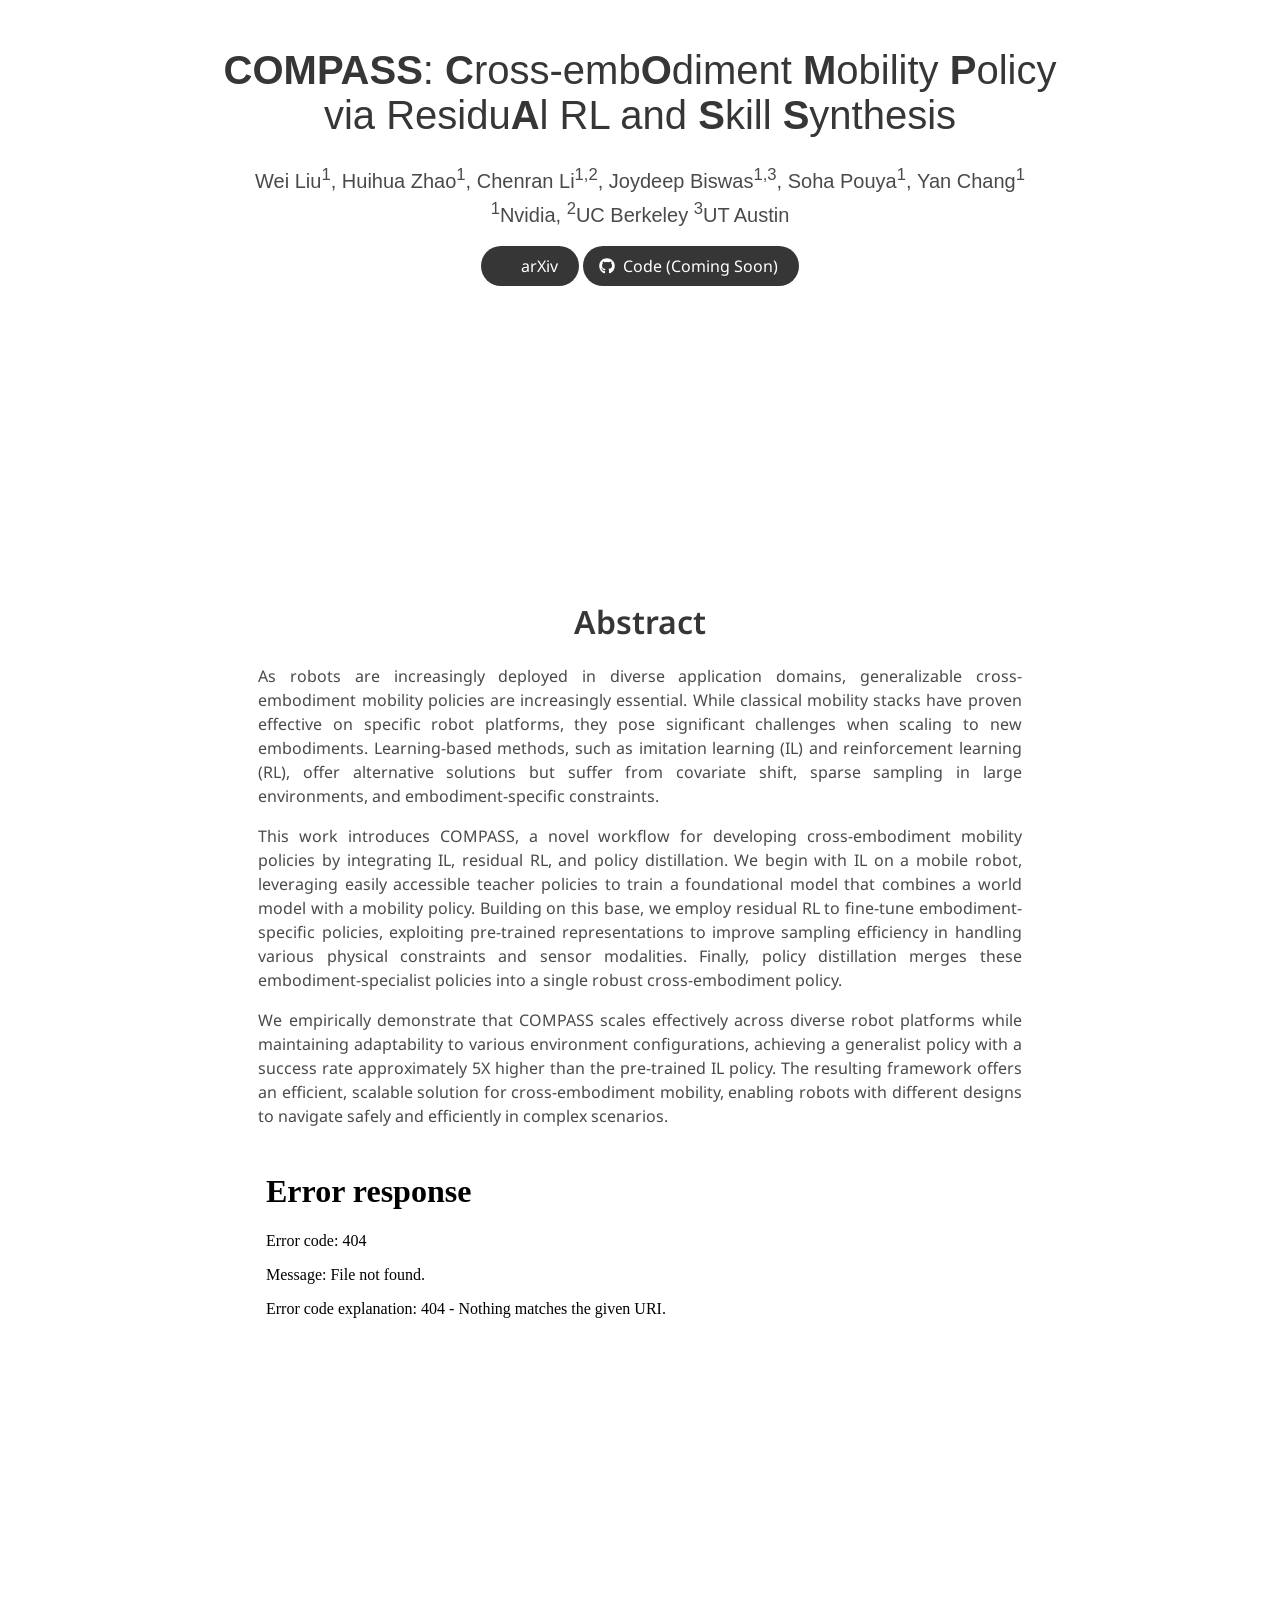
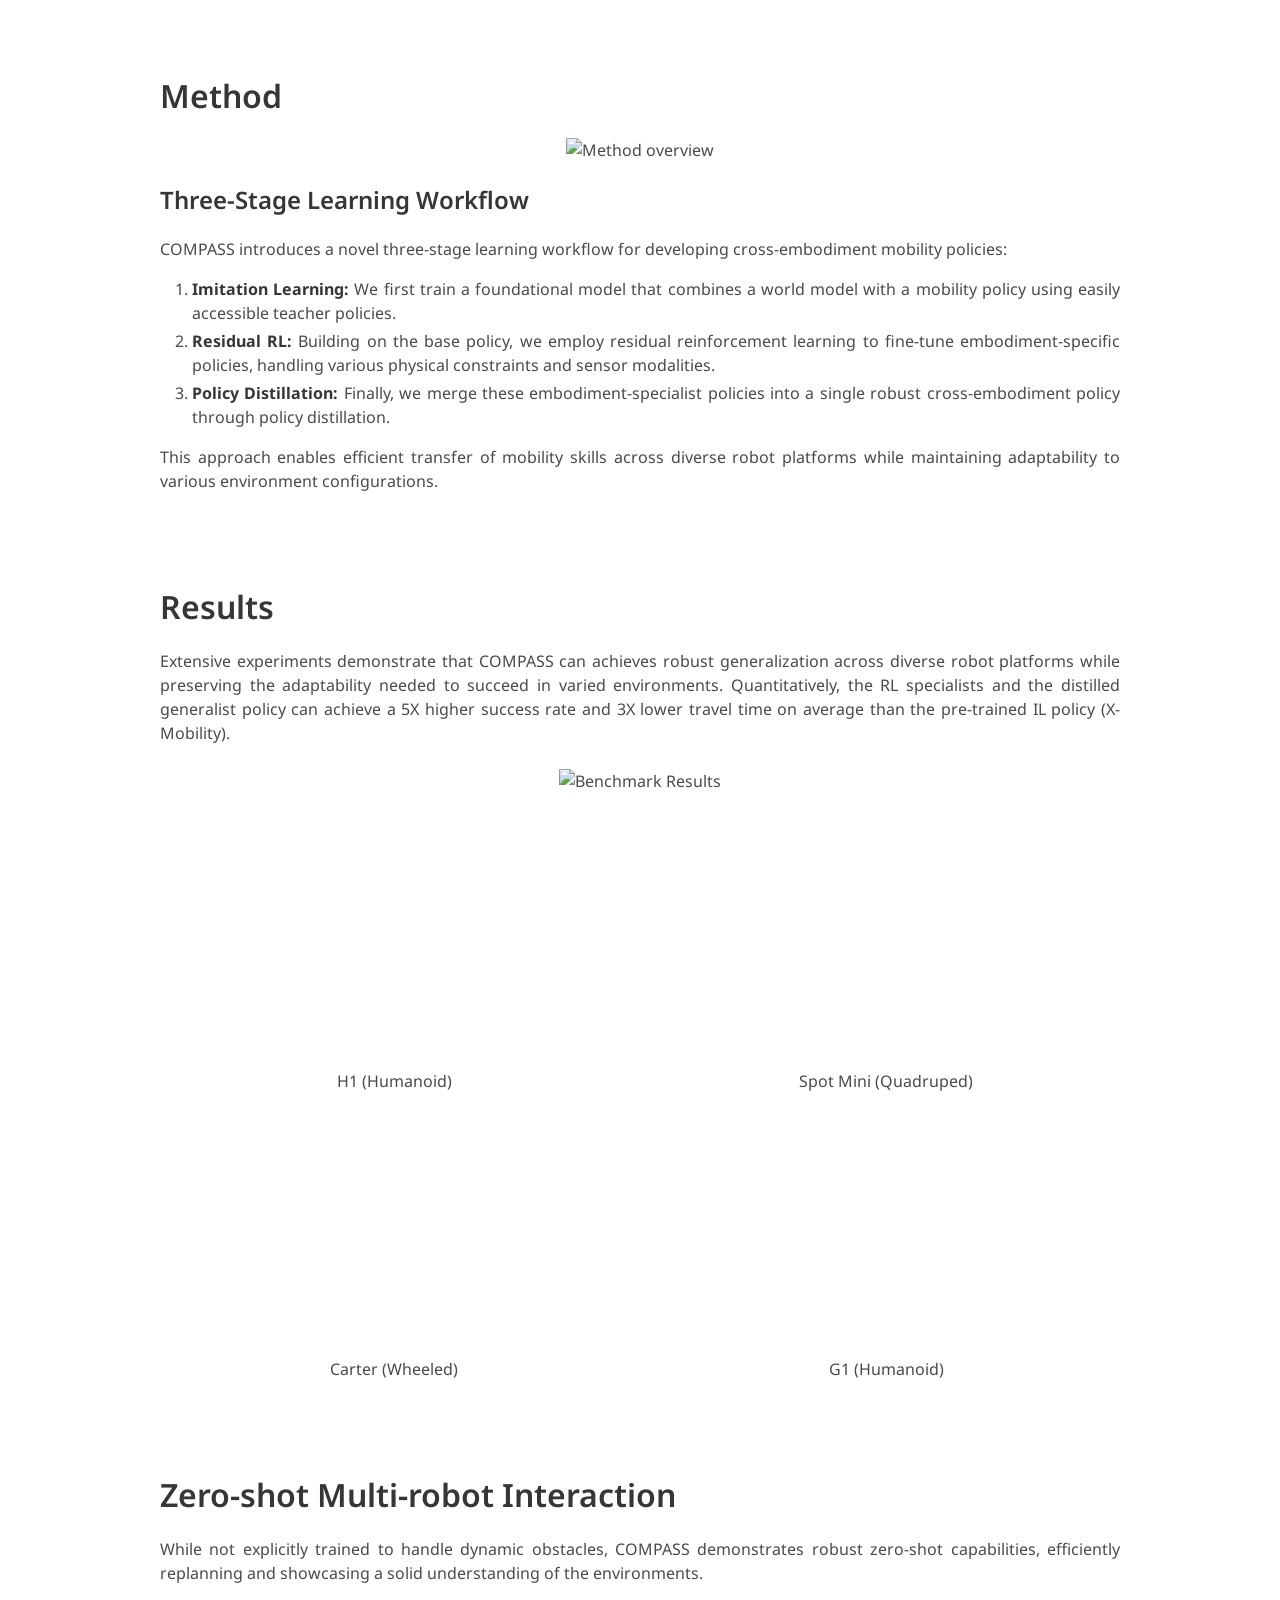
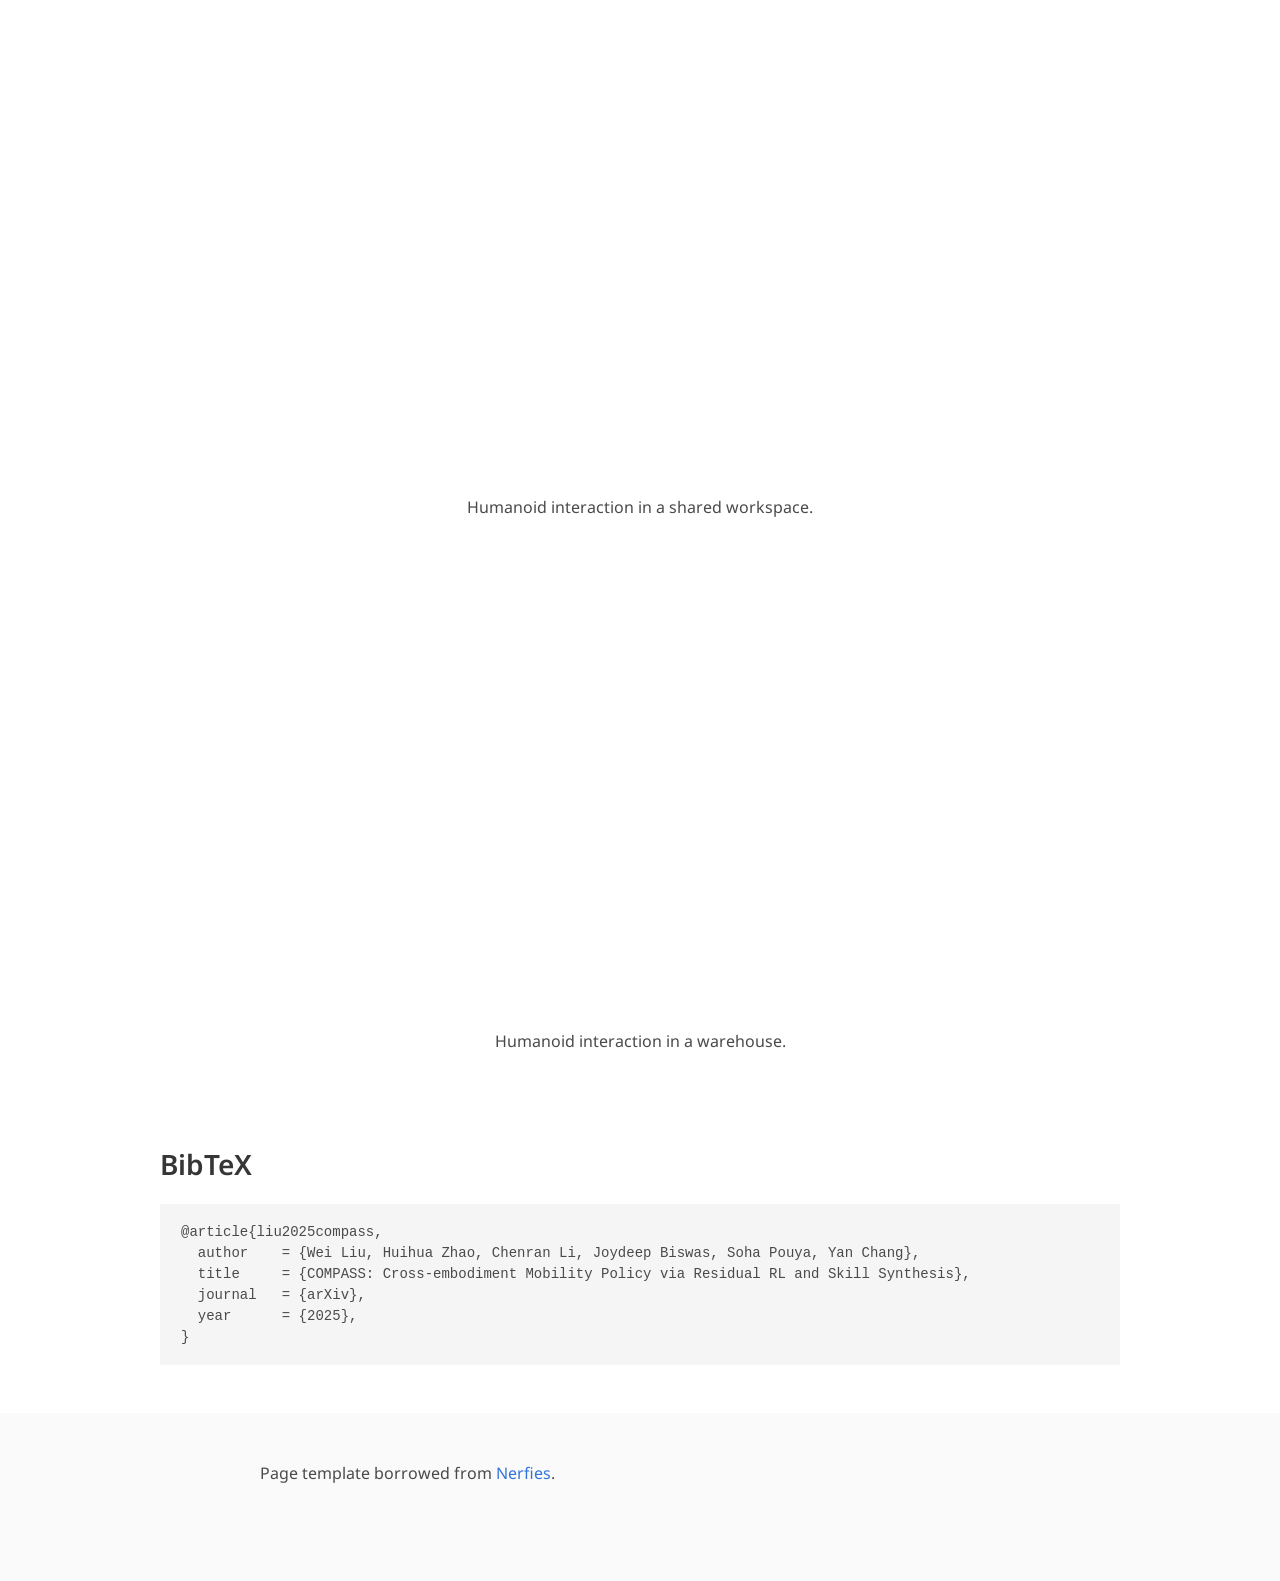
==== index.html @ 1b644f5a "improve" ====
<!DOCTYPE html>
<html>
<head>
  <meta charset="utf-8">
  <meta name="description"
        content="COMPASS: Cross-embodiment Mobility Policy via Residual RL and Skill Synthesis">
  <meta name="keywords" content="Cross-embodiment, Mobility Policy, Residual RL, Policy Distillation">
  <meta name="viewport" content="width=device-width, initial-scale=1">
  <title>COMPASS: Cross-embodiment Mobility Policy via Residual RL and Skill Synthesis</title>

  <script>
    window.dataLayer = window.dataLayer || [];

    function gtag() {
      dataLayer.push(arguments);
    }

    gtag('js', new Date());

    gtag('config', 'G-PYVRSFMDRL');
  </script>

  <link href="https://fonts.googleapis.com/css?family=Google+Sans|Noto+Sans|Castoro"
        rel="stylesheet">

  <link rel="stylesheet" href="./static/css/bulma.min.css">
  <link rel="stylesheet" href="./static/css/bulma-carousel.min.css">
  <link rel="stylesheet" href="./static/css/bulma-slider.min.css">
  <link rel="stylesheet" href="./static/css/fontawesome.all.min.css">
  <link rel="stylesheet"
        href="https://cdn.jsdelivr.net/gh/jpswalsh/academicons@1/css/academicons.min.css">
  <link rel="stylesheet" href="./static/css/index.css">
  <script src="https://ajax.googleapis.com/ajax/libs/jquery/3.5.1/jquery.min.js"></script>
  <script defer src="./static/js/fontawesome.all.min.js"></script>
  <script src="./static/js/bulma-carousel.min.js"></script>
  <script src="./static/js/bulma-slider.min.js"></script>
  <script src="./static/js/index.js"></script>
  <link rel="icon" href="data:,">

  <style>
    .publication-title {
      font-weight: normal;  /* Make base text normal weight */
    }
    .publication-title strong {
      font-weight: 700;     /* Make bold text heavier */
    }
  </style>
</head>
<body>

<section class="hero">
  <div class="hero-body">
    <div class="container is-max-desktop">
      <div class="columns is-centered">
        <div class="column has-text-centered">
          <h1 class="title is-2 publication-title">
            <strong>COMPASS</strong>: <strong>C</strong>ross-emb<strong>O</strong>diment <strong>M</strong>obility <strong>P</strong>olicy<br>
            via Residu<strong>A</strong>l RL and <strong>S</strong>kill <strong>S</strong>ynthesis
          </h1>
          <div class="is-size-5 publication-authors">
            <span class="author-block">
              Wei Liu<sup>1</sup>,</span>
            <span class="author-block">
              Huihua Zhao<sup>1</sup>,</span>
            <span class="author-block">
              Chenran Li<sup>1,2</sup>,
            </span>
            <span class="author-block">
              Joydeep Biswas<sup>1,3</sup>,
            </span>
            <span class="author-block">
              Soha Pouya<sup>1</sup>,
            </span>
            <span class="author-block">
              Yan Chang<sup>1</sup>
            </span>
          </div>

          <div class="is-size-5 publication-authors">
            <span class="author-block"><sup>1</sup>Nvidia,</span>
            <span class="author-block"><sup>2</sup>UC Berkeley</span>
            <span class="author-block"><sup>3</sup>UT Austin</span>
          </div>

          <div class="column has-text-centered">
            <div class="publication-links">
              <span class="link-block">
                <a class="external-link button is-normal is-rounded is-dark">
                  <span class="icon">
                      <i class="ai ai-arxiv"></i>
                  </span>
                  <span>arXiv</span>
                </a>
              </span>
              <!-- Code Link. -->
              <span class="link-block">
                <a href="https://github.com/NVlabs/COMPASS"
                   class="external-link button is-normal is-rounded is-dark">
                  <span class="icon">
                      <i class="fab fa-github"></i>
                  </span>
                  <span>Code (Coming Soon)</span>
                  </a>
              </span>
            </div>
          </div>
        </div>
      </div>
    </div>
  </div>
</section>

<section class="hero teaser">
  <div class="container is-max-desktop">
    <div class="hero-body">
      <video id="teaser" autoplay muted loop playsinline height="100%">
        <source src="./static/videos/merged_grid.mp4"
                type="video/mp4">
      </video>
    </div>
  </div>
</section>


<section class="section">
  <div class="container is-max-desktop">
    <!-- Abstract. -->
    <div class="columns is-centered has-text-centered">
      <div class="column is-four-fifths">
        <h2 class="title is-3">Abstract</h2>
        <div class="content has-text-justified">
          <p>
            As robots are increasingly deployed in diverse application domains, generalizable cross-embodiment mobility policies are increasingly essential. While classical mobility stacks have proven effective on specific robot platforms, they pose significant challenges when scaling to new embodiments. Learning-based methods, such as imitation learning (IL) and reinforcement learning (RL), offer alternative solutions but suffer from covariate shift, sparse sampling in large environments, and embodiment-specific constraints.
          </p>
          <p>
            This work introduces COMPASS, a novel workflow for developing cross-embodiment mobility policies by integrating IL, residual RL, and policy distillation. We begin with IL on a mobile robot, leveraging easily accessible teacher policies to train a foundational model that combines a world model with a mobility policy. Building on this base, we employ residual RL to fine-tune embodiment-specific policies, exploiting pre-trained representations to improve sampling efficiency in handling various physical constraints and sensor modalities. Finally, policy distillation merges these embodiment-specialist policies into a single robust cross-embodiment policy.
          </p>
          <p>
            We empirically demonstrate that COMPASS scales effectively across diverse robot platforms while maintaining adaptability to various environment configurations, achieving a generalist policy with a success rate approximately 5X higher than the pre-trained IL policy. The resulting framework offers an efficient, scalable solution for cross-embodiment mobility, enabling robots with different designs to navigate safely and efficiently in complex scenarios.
          </p>
        </div>
      </div>
    </div>
    <!--/ Abstract. -->

    <!-- Paper video. -->
    <div class="columns is-centered has-text-centered">
      <div class="column is-four-fifths">
        <div class="publication-video">
          <iframe src="./static/videos/compass_overview.mp4"
                  frameborder="0" allow="encrypted-media" allowfullscreen></iframe>
        </div>
      </div>
    </div>
    <!--/ Paper video. -->
  </div>
</section>

<section class="section">
    <div class="container is-max-desktop">
      <!-- Method -->
      <div class="columns is-centered">
        <div class="column is-full-width">
          <h2 class="title is-3">Method</h2>
          
          <!-- Method figure -->
          <div class="content has-text-centered">
            <div class="columns is-centered">
              <div class="column is-full-width">
                <img src="./static/images/method.png" alt="Method overview">
              </div>
            </div>
          </div>
  
          <!-- Method description -->
          <div class="content has-text-justified">
            <h3 class="title is-4">Three-Stage Learning Workflow</h3>
            <p>
              COMPASS introduces a novel three-stage learning workflow for developing cross-embodiment mobility policies:
            </p>
            <ol>
              <li><strong>Imitation Learning:</strong> We first train a foundational model that combines a world model with a mobility policy using easily accessible teacher policies.</li>
              <li><strong>Residual RL:</strong> Building on the base policy, we employ residual reinforcement learning to fine-tune embodiment-specific policies, handling various physical constraints and sensor modalities.</li>
              <li><strong>Policy Distillation:</strong> Finally, we merge these embodiment-specialist policies into a single robust cross-embodiment policy through policy distillation.</li>
            </ol>
            <p>
              This approach enables efficient transfer of mobility skills across diverse robot platforms while maintaining adaptability to various environment configurations.
            </p>
          </div>
        </div>
      </div>
      <!--/ Method -->
    </div>
  </section>


  
<section class="section">
  <div class="container is-max-desktop">
    <!-- Cross-embodiment Introduction -->
    <div class="columns is-centered">
      <div class="column is-full-width">
        <h2 class="title is-3">Results</h2>
        <div class="content has-text-justified">
          <p>
            Extensive experiments demonstrate that COMPASS can achieves robust generalization across diverse robot platforms while preserving the adaptability needed to succeed in varied environments. Quantitatively, the RL specialists and the distilled generalist policy can achieve a 5X higher success rate and 3X lower travel time on average than the pre-trained IL policy (X-Mobility).
          </p>
        </div>
        <!-- Benchmark figure -->
        <div class="content has-text-centered">
            <div class="columns is-centered">
                <div class="column is-full-width">
                <img src="./static/images/benchmark.png" alt="Benchmark Results">
                </div>
            </div>
        </div>

        <!-- 2x2 Video Grid -->
        <div class="columns is-multiline">
          <!-- Video 1 -->
          <div class="column is-6">
            <div class="content has-text-centered">
              <video id="h1-video" autoplay muted loop playsinline width="100%">
                <source src="./static/videos/h1.mp4" type="video/mp4">
              </video>
              <p class="caption">H1 (Humanoid)</p>
            </div>
          </div>

          <!-- Video 2 -->
          <div class="column is-6">
            <div class="content has-text-centered">
              <video id="spot-video" autoplay muted loop playsinline width="100%">
                <source src="./static/videos/spot.mp4" type="video/mp4">
              </video>
              <p class="caption">Spot Mini (Quadruped)</p>
            </div>
          </div>

          <!-- Video 3 -->
          <div class="column is-6">
            <div class="content has-text-centered">
              <video id="carter-video" autoplay muted loop playsinline width="100%">
                <source src="./static/videos/carter.mp4" type="video/mp4">
              </video>
              <p class="caption">Carter (Wheeled)</p>
            </div>
          </div>

          <!-- Video 4 -->
          <div class="column is-6">
            <div class="content has-text-centered">
              <video id="g1-video" autoplay muted loop playsinline width="100%">
                <source src="./static/videos/g1.mp4" type="video/mp4">
              </video>
              <p class="caption">G1 (Humanoid)</p>
            </div>
          </div>
        </div>
      </div>
    </div>
  </div>
</section>


<section class="section">
  <div class="container is-max-desktop">
    <!-- Zero-shot Multi-robot Interaction -->
    <div class="columns is-centered">
      <div class="column is-full-width">
        <h2 class="title is-3">Zero-shot Multi-robot Interaction</h2>
        <div class="content has-text-justified">
          <p>
            While not explicitly trained to handle dynamic obstacles, COMPASS demonstrates robust zero-shot capabilities, efficiently replanning and showcasing a solid understanding of the environments.
          </p>
        </div>

        <!-- 2x1 Video Grid (Vertical Stack) -->
        <div class="content">
          <!-- Video 1 -->
          <div class="mb-5">
            <div class="content has-text-centered">
              <video autoplay muted loop playsinline width="100%">
                <source src="./static/videos/interaction_office.mp4" type="video/mp4">
              </video>
              <p class="caption">Humanoid interaction in a shared workspace.</p>
            </div>
          </div>

          <!-- Video 2 -->
          <div>
            <div class="content has-text-centered">
              <video autoplay muted loop playsinline width="100%">
                <source src="./static/videos/interaction_warehouse.mp4" type="video/mp4">
              </video>
              <p class="caption">Humanoid interaction in a warehouse.</p>
            </div>
          </div>
        </div>
      </div>
    </div>
  </div>
</section>

<section class="section" id="BibTeX">
  <div class="container is-max-desktop content">
    <h2 class="title">BibTeX</h2>
    <pre><code>@article{liu2025compass,
  author    = {Wei Liu, Huihua Zhao, Chenran Li, Joydeep Biswas, Soha Pouya, Yan Chang},
  title     = {COMPASS: Cross-embodiment Mobility Policy via Residual RL and Skill Synthesis},
  journal   = {arXiv},
  year      = {2025},
}</code></pre>
  </div>
</section>

<script>
  document.addEventListener('DOMContentLoaded', function() {
    // List of video IDs to limit and their durations
    const videoLimits = {
      'h1-video': 10,
      'spot-video': 8,
      'carter-video': 5,
      'g1-video': 10
    };

    // Apply limits only to specified videos
    Object.entries(videoLimits).forEach(([videoId, maxDuration]) => {
      const video = document.getElementById(videoId);
      if (video) {
        video.addEventListener('timeupdate', function() {
          if (this.currentTime >= maxDuration) {
            this.currentTime = 0; // Reset to beginning
          }
        });
      }
    });
  });
</script>

<footer class="footer">
    <div class="container">
      <div class="columns is-centered">
        <div class="column is-8">
          <div class="content">
            <p>
                Page template borrowed from <a
                href="https://github.com/nerfies/nerfies.github.io">Nerfies</a>.
            </p>
          </div>
        </div>
      </div>
    </div>
  </footer>

</body>
</html>
---- static/css/index.css ----
body {
  font-family: 'Noto Sans', sans-serif;
}


.footer .icon-link {
    font-size: 25px;
    color: #000;
}

.link-block a {
    margin-top: 5px;
    margin-bottom: 5px;
}

.dnerf {
  font-variant: small-caps;
}


.teaser .hero-body {
  padding-top: 0;
  padding-bottom: 3rem;
}

.teaser {
  font-family: 'Google Sans', sans-serif;
}


.publication-title {
}

.publication-banner {
  max-height: parent;

}

.publication-banner video {
  position: relative;
  left: auto;
  top: auto;
  transform: none;
  object-fit: fit;
}

.publication-header .hero-body {
}

.publication-title {
    font-family: 'Google Sans', sans-serif;
}

.publication-authors {
    font-family: 'Google Sans', sans-serif;
}

.publication-venue {
    color: #555;
    width: fit-content;
    font-weight: bold;
}

.publication-awards {
    color: #ff3860;
    width: fit-content;
    font-weight: bolder;
}

.publication-authors {
}

.publication-authors a {
   color: hsl(204, 86%, 53%) !important;
}

.publication-authors a:hover {
    text-decoration: underline;
}

.author-block {
  display: inline-block;
}

.publication-banner img {
}

.publication-authors {
  /*color: #4286f4;*/
}

.publication-video {
    position: relative;
    width: 100%;
    height: 0;
    padding-bottom: 56.25%;

    overflow: hidden;
    border-radius: 10px !important;
}

.publication-video iframe {
    position: absolute;
    top: 0;
    left: 0;
    width: 100%;
    height: 100%;
}

.publication-body img {
}

.results-carousel {
  overflow: hidden;
}

.results-carousel .item {
  margin: 5px;
  overflow: hidden;
  border: 1px solid #bbb;
  border-radius: 10px;
  padding: 0;
  font-size: 0;
}

.results-carousel video {
  margin: 0;
}


.interpolation-panel {
  background: #f5f5f5;
  border-radius: 10px;
}

.interpolation-panel .interpolation-image {
  width: 100%;
  border-radius: 5px;
}

.interpolation-video-column {
}

.interpolation-panel .slider {
  margin: 0 !important;
}

.interpolation-panel .slider {
  margin: 0 !important;
}

#interpolation-image-wrapper {
  width: 100%;
}
#interpolation-image-wrapper img {
  border-radius: 5px;
}
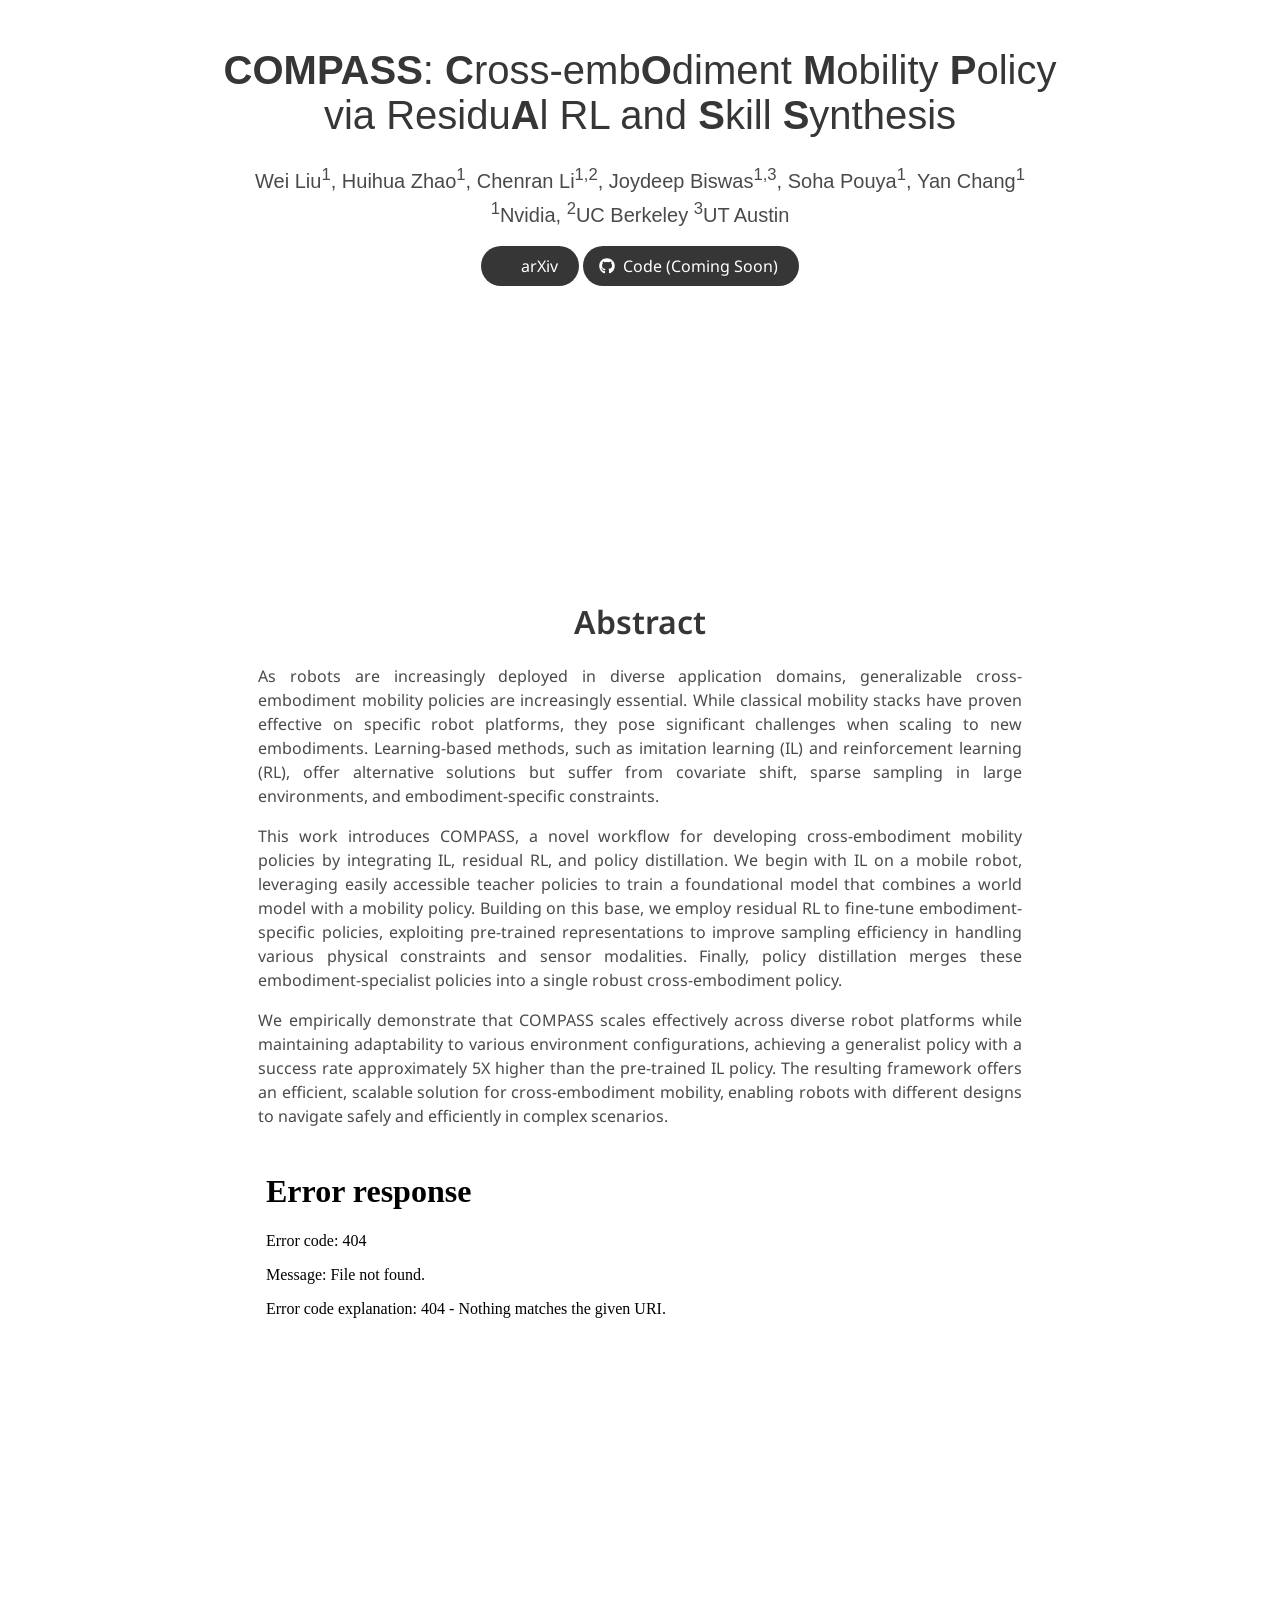
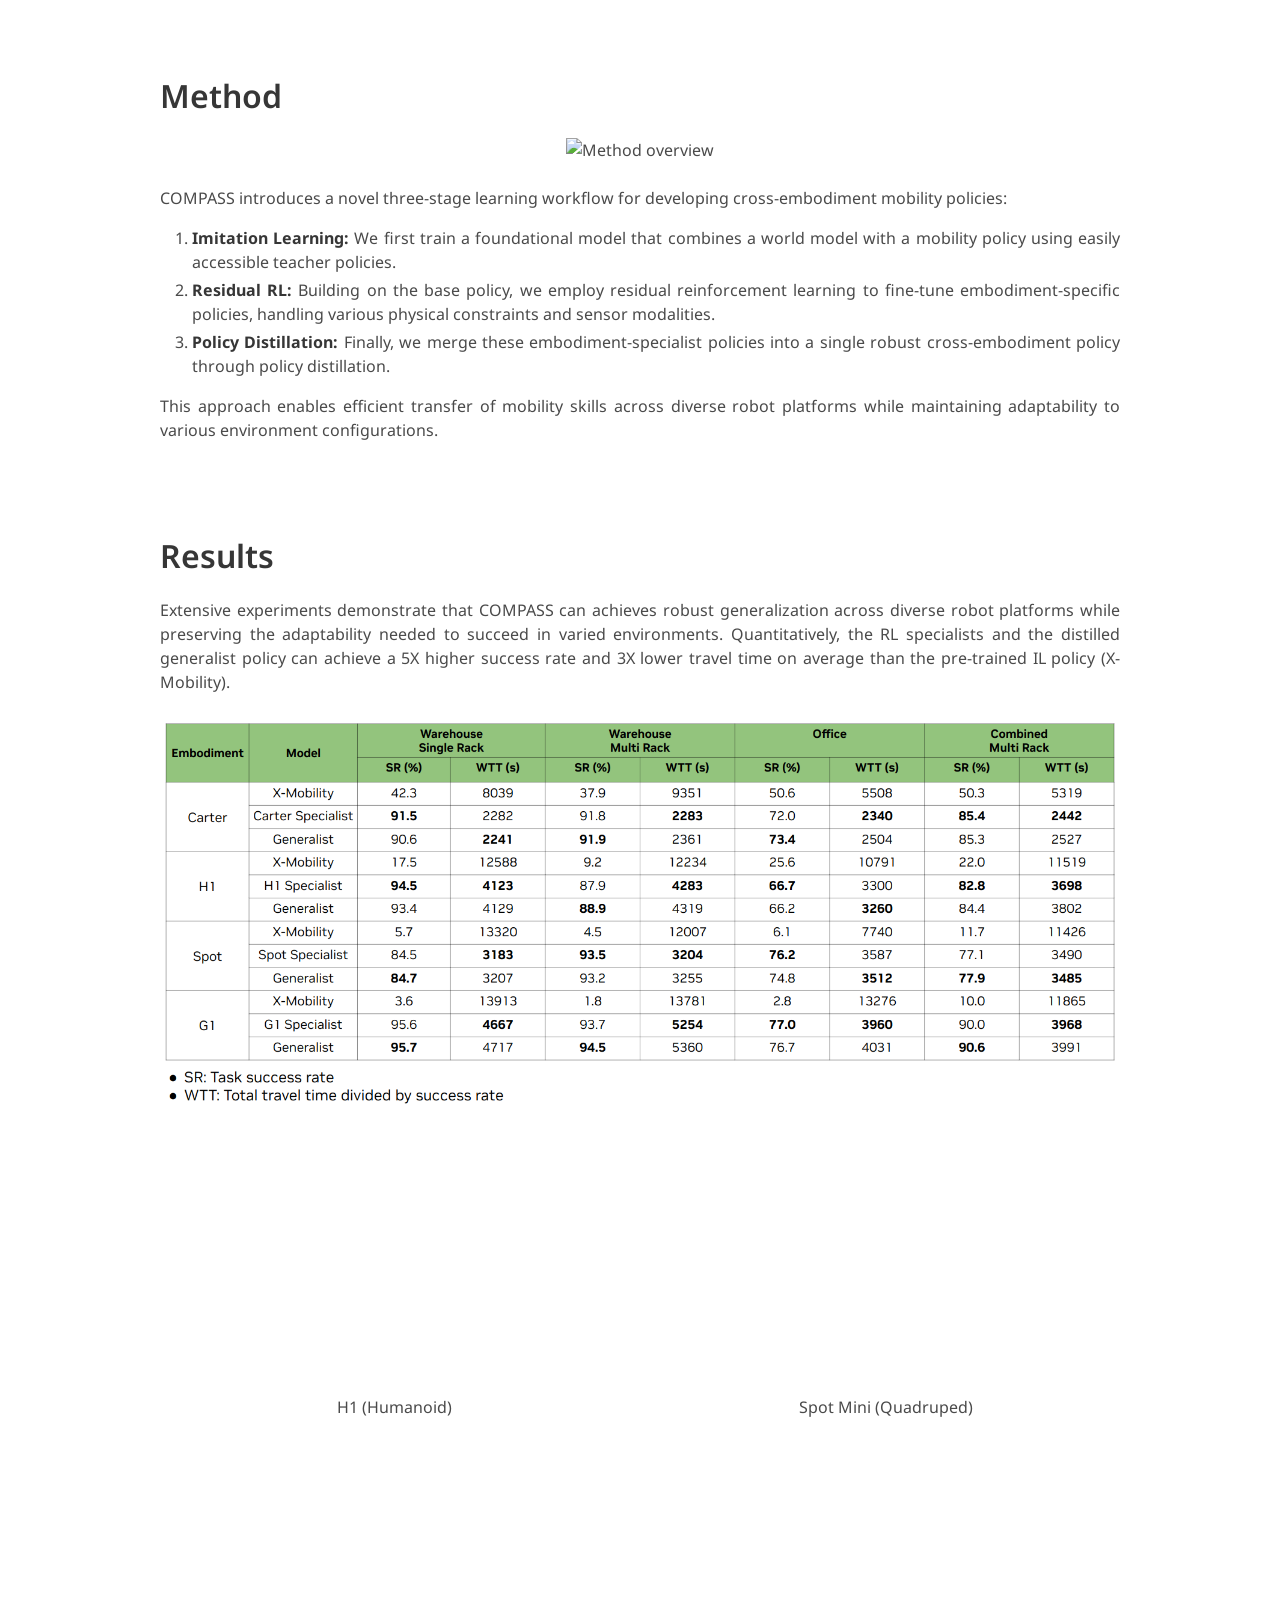
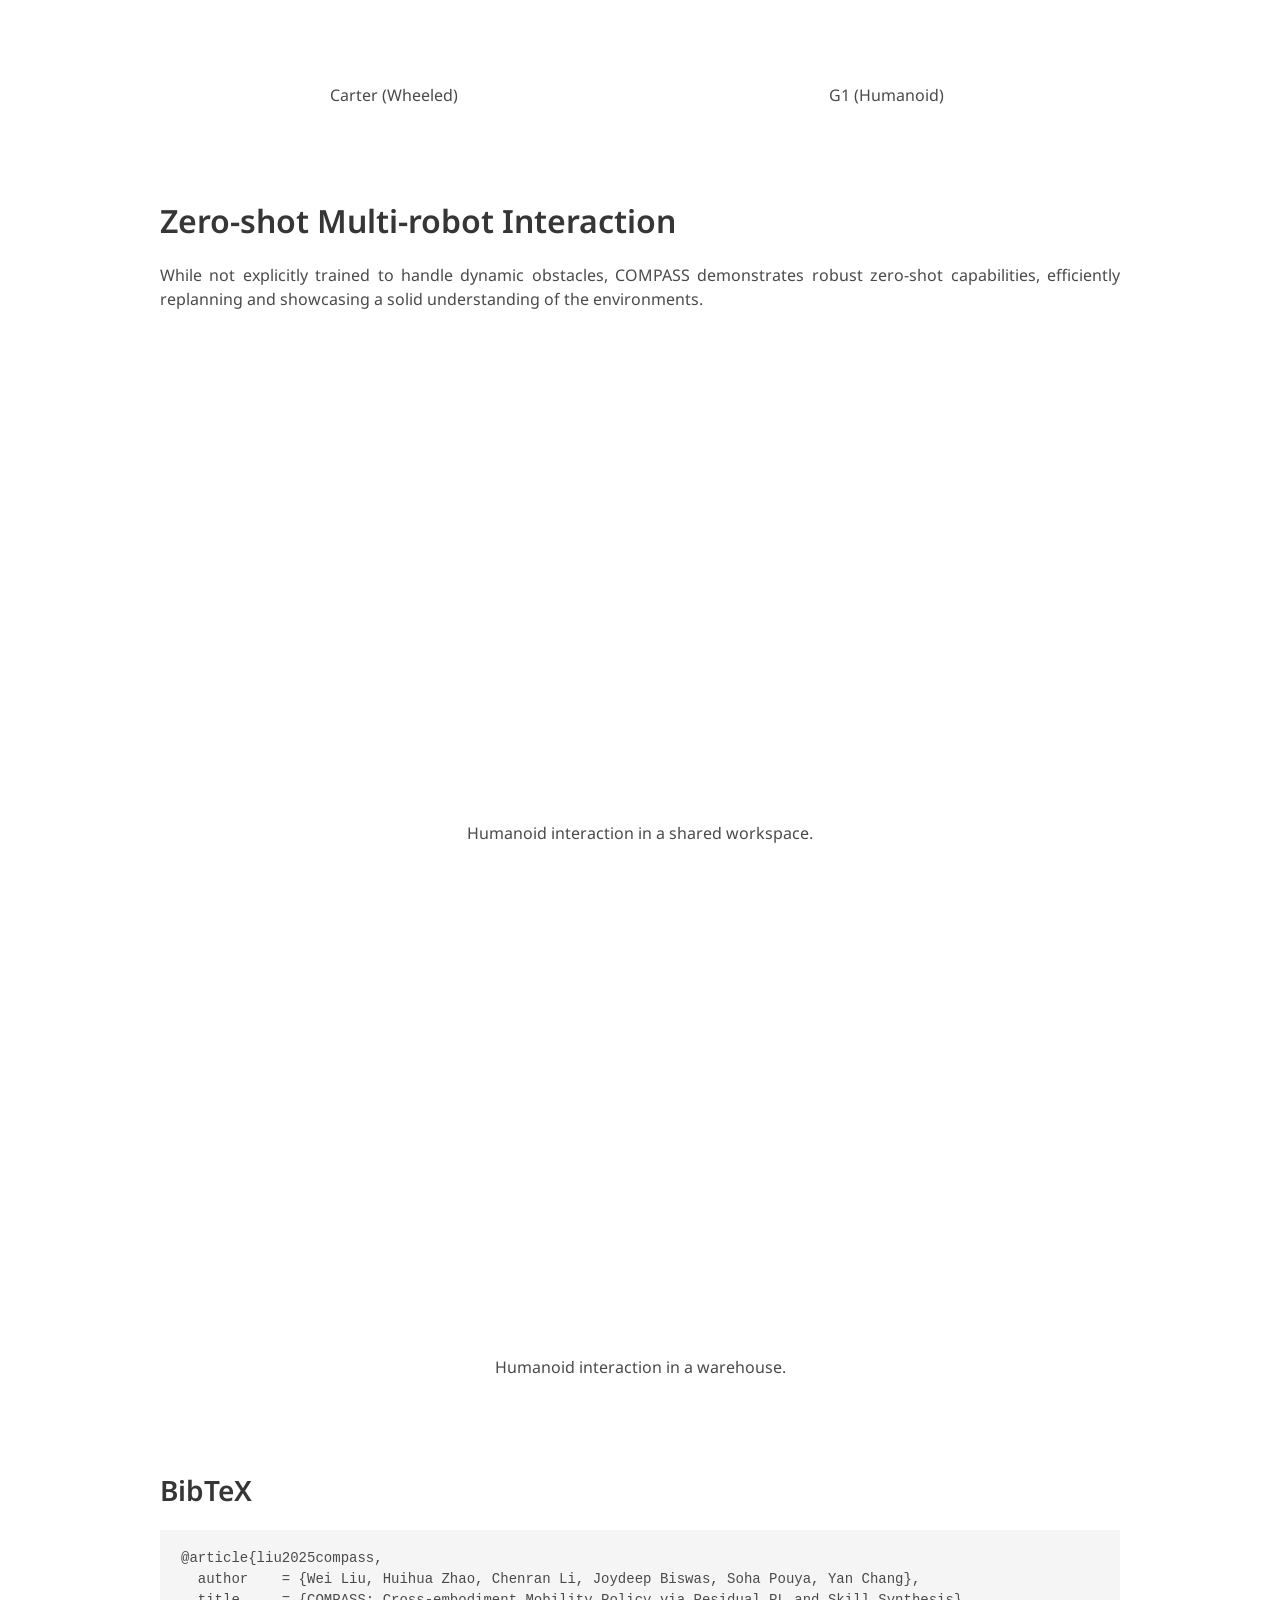
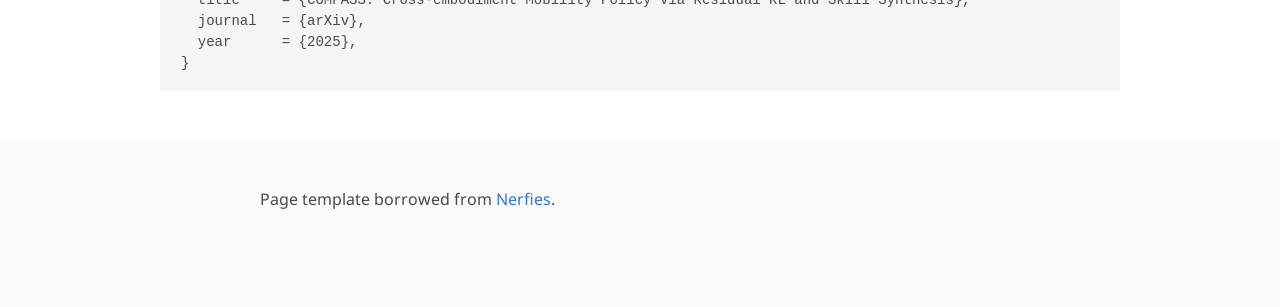
==== commit 45444435: "update" ====
--- a/index.html
+++ b/index.html
@@ -174,7 +174,6 @@
   
           <!-- Method description -->
           <div class="content has-text-justified">
-            <h3 class="title is-4">Three-Stage Learning Workflow</h3>
             <p>
               COMPASS introduces a novel three-stage learning workflow for developing cross-embodiment mobility policies:
             </p>
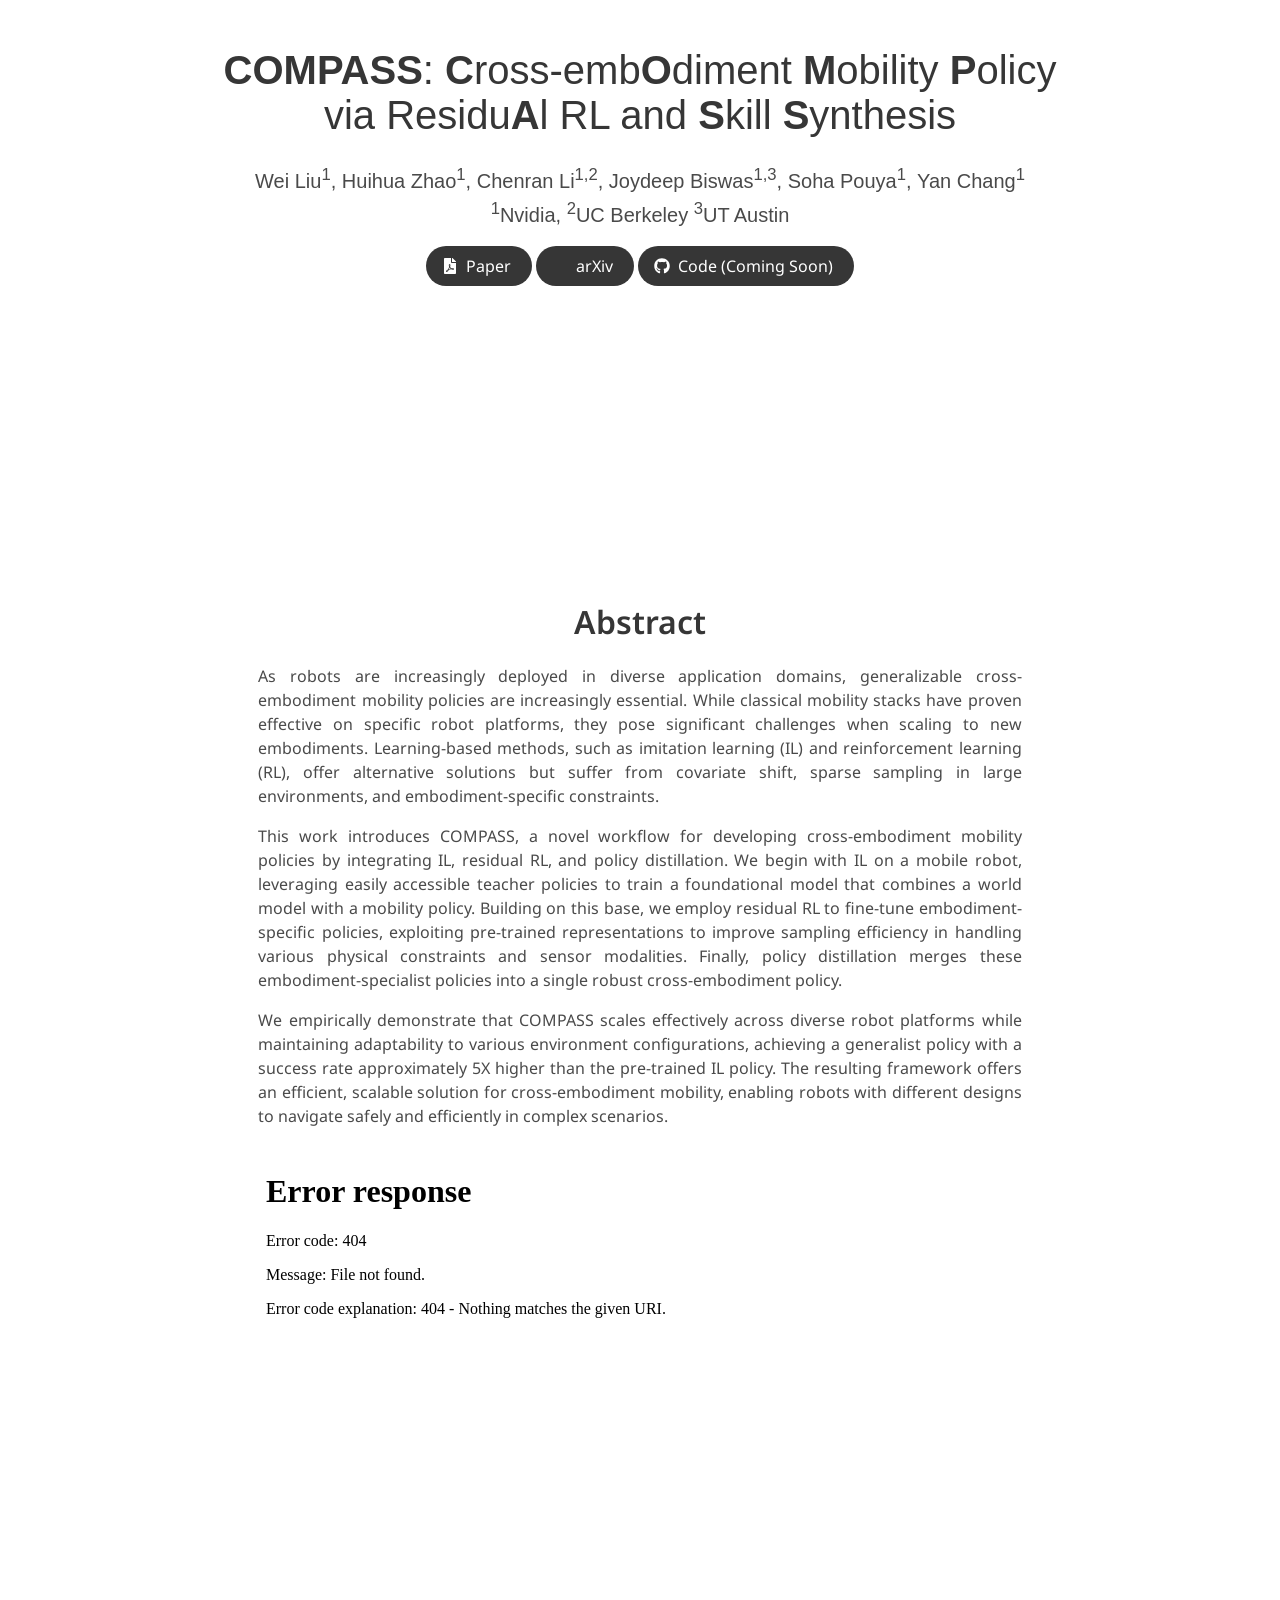
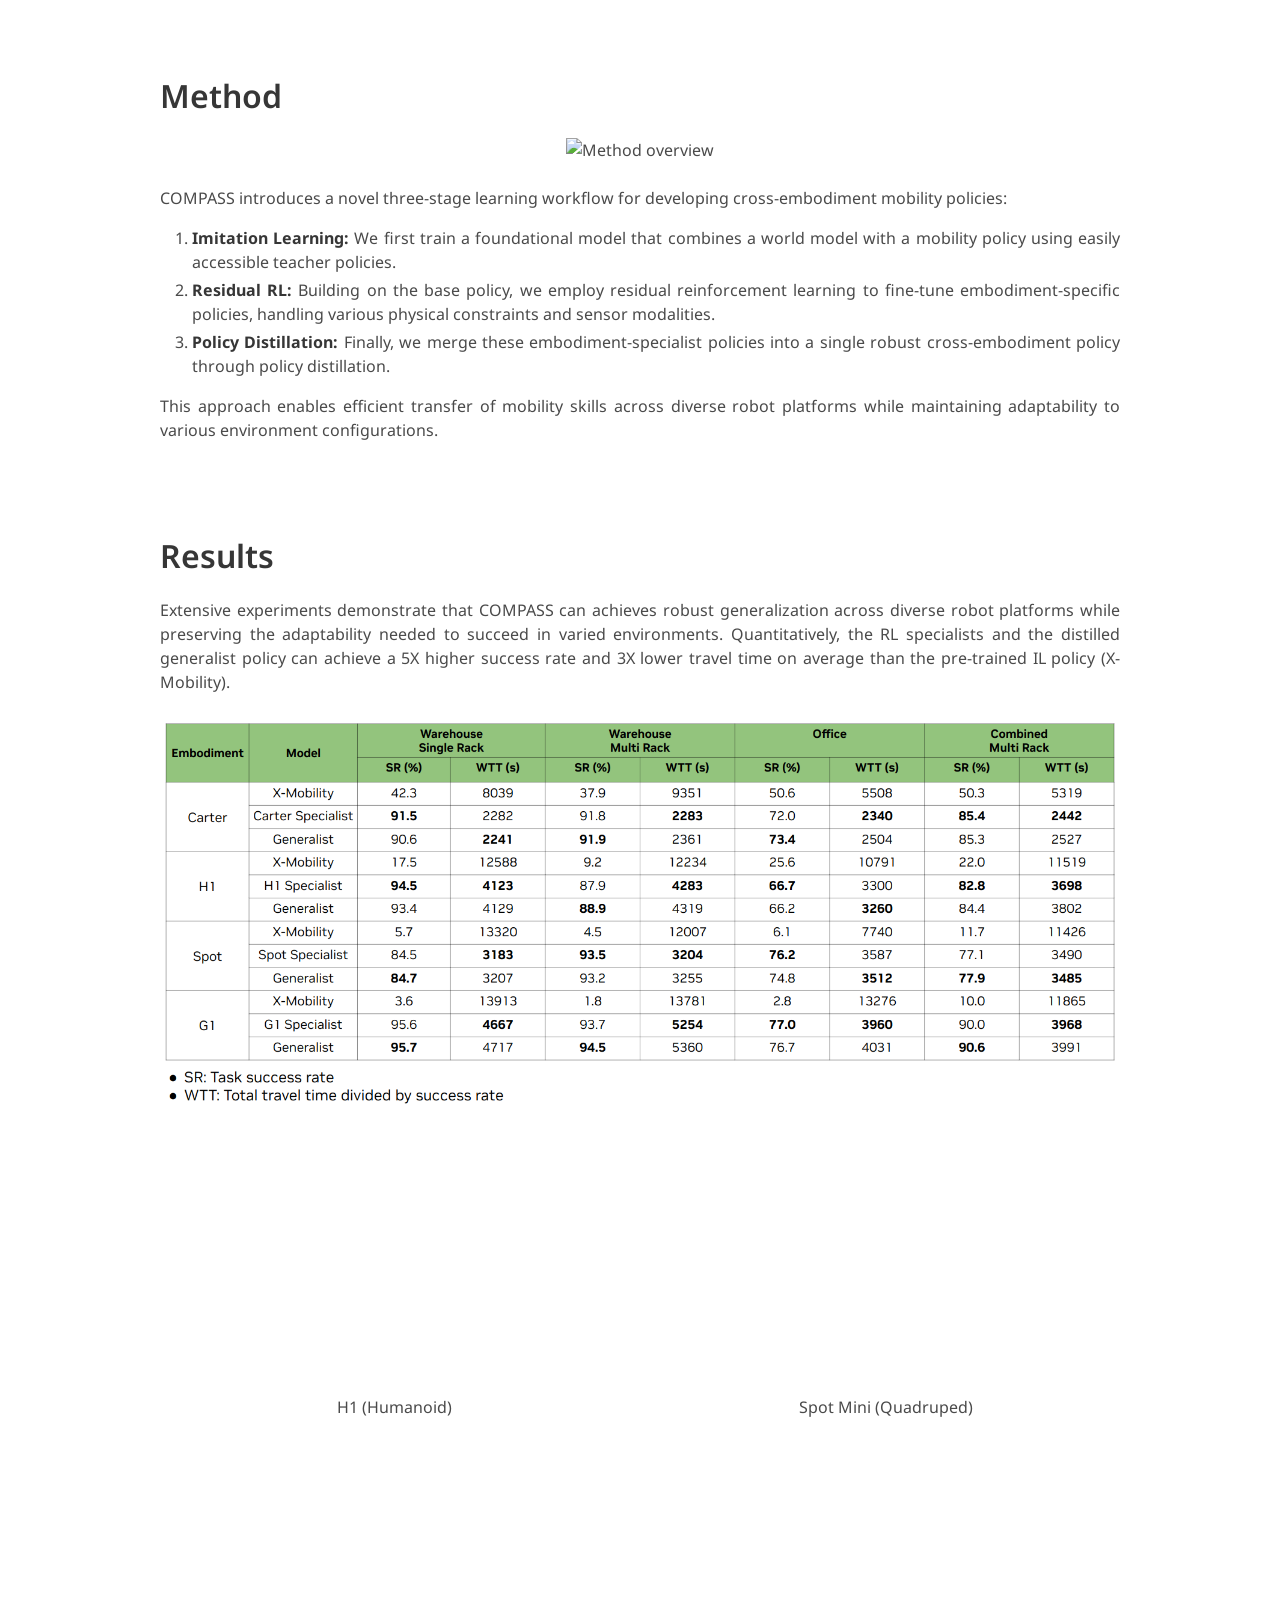
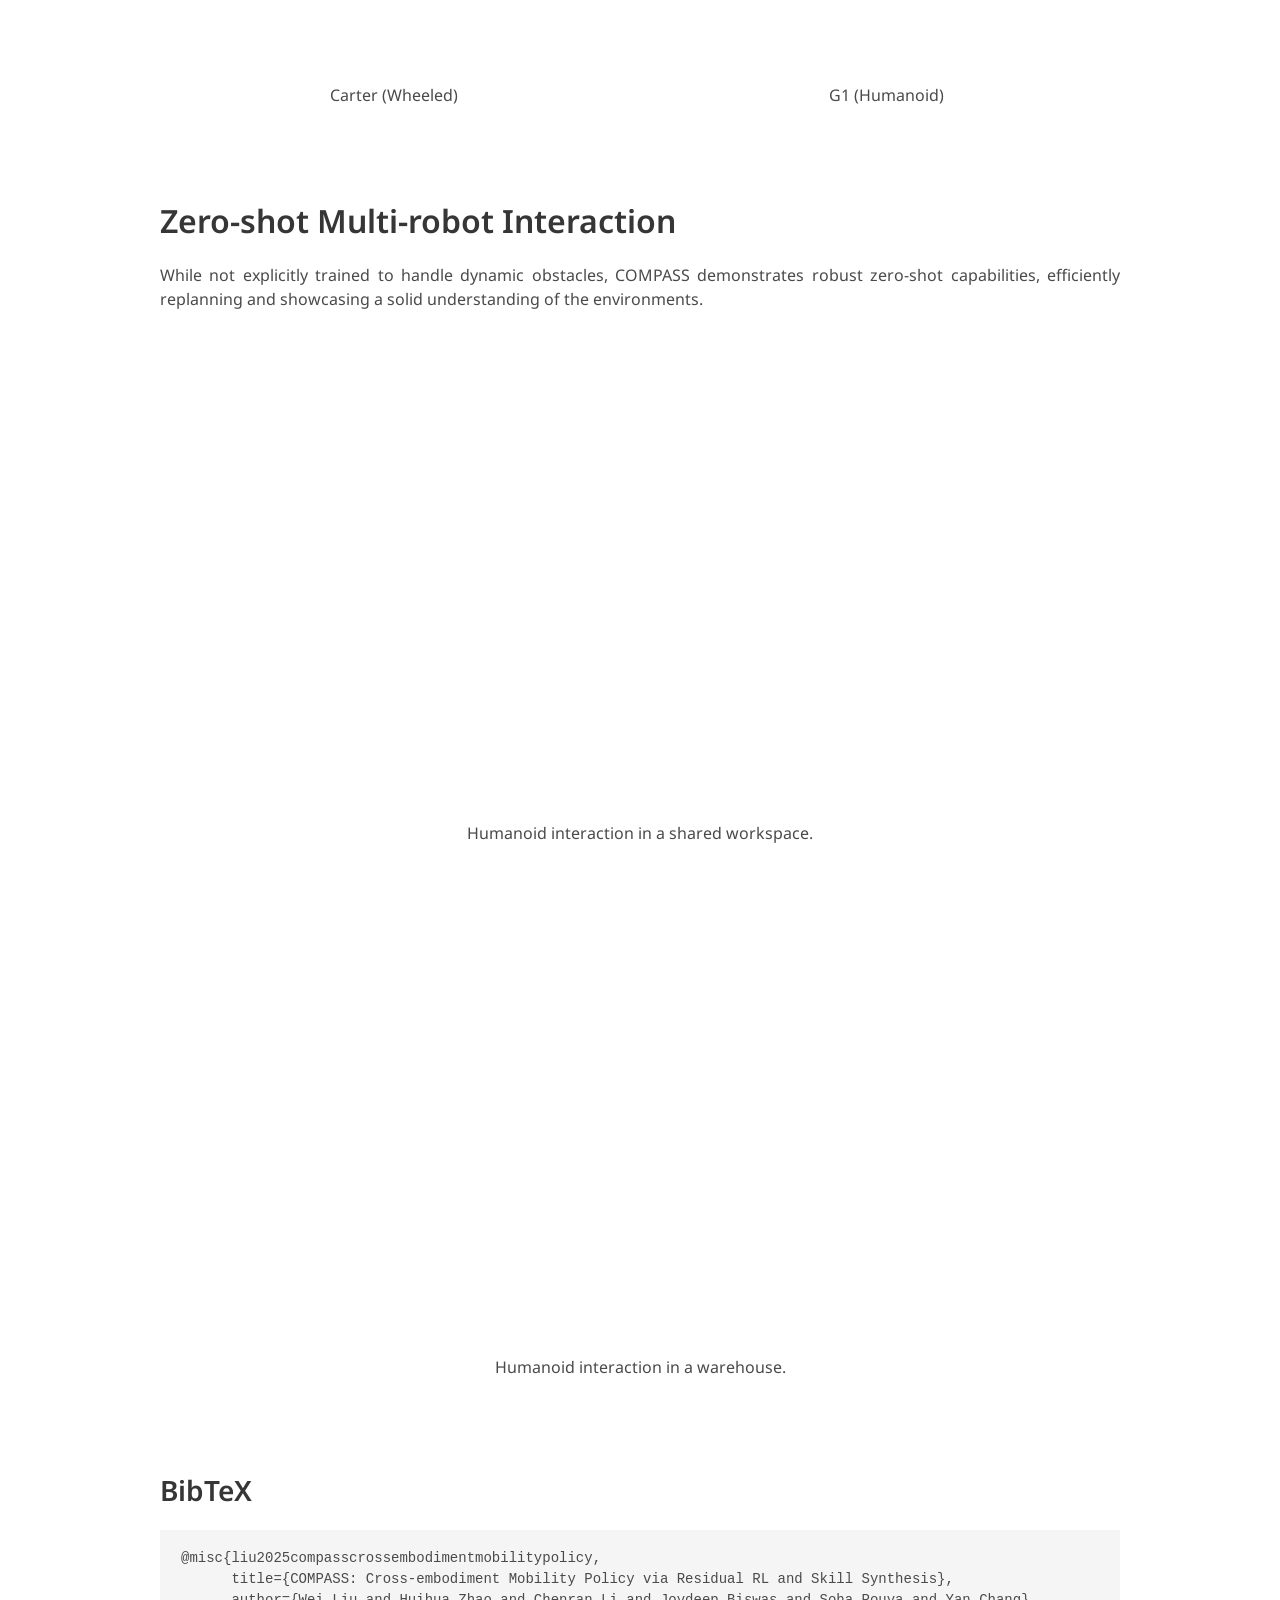
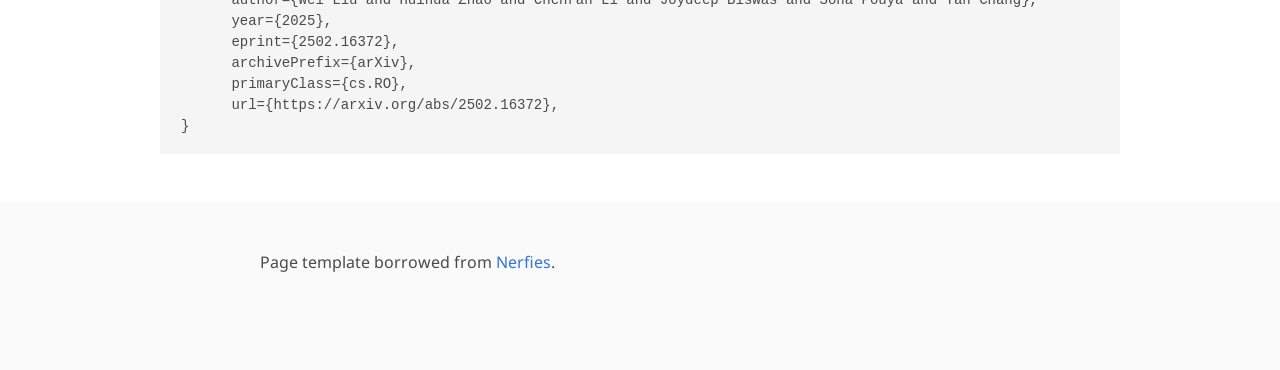
==== commit 75b69006: "update arxiv" ====
--- a/index.html
+++ b/index.html
@@ -85,7 +85,17 @@
           <div class="column has-text-centered">
             <div class="publication-links">
               <span class="link-block">
-                <a class="external-link button is-normal is-rounded is-dark">
+                <a href="https://arxiv.org/pdf/2502.16372"
+                   class="external-link button is-normal is-rounded is-dark">
+                  <span class="icon">
+                      <i class="fas fa-file-pdf"></i>
+                  </span>
+                  <span>Paper</span>
+                </a>
+              </span>
+              <span class="link-block">
+                <a href="https://arxiv.org/abs/2502.16372"
+                   class="external-link button is-normal is-rounded is-dark">
                   <span class="icon">
                       <i class="ai ai-arxiv"></i>
                   </span>
@@ -94,8 +104,7 @@
               </span>
               <!-- Code Link. -->
               <span class="link-block">
-                <a href="https://github.com/NVlabs/COMPASS"
-                   class="external-link button is-normal is-rounded is-dark">
+                <a class="external-link button is-normal is-rounded is-dark">
                   <span class="icon">
                       <i class="fab fa-github"></i>
                   </span>
@@ -304,11 +313,14 @@
 <section class="section" id="BibTeX">
   <div class="container is-max-desktop content">
     <h2 class="title">BibTeX</h2>
-    <pre><code>@article{liu2025compass,
-  author    = {Wei Liu, Huihua Zhao, Chenran Li, Joydeep Biswas, Soha Pouya, Yan Chang},
-  title     = {COMPASS: Cross-embodiment Mobility Policy via Residual RL and Skill Synthesis},
-  journal   = {arXiv},
-  year      = {2025},
+    <pre><code>@misc{liu2025compasscrossembodimentmobilitypolicy,
+      title={COMPASS: Cross-embodiment Mobility Policy via Residual RL and Skill Synthesis},
+      author={Wei Liu and Huihua Zhao and Chenran Li and Joydeep Biswas and Soha Pouya and Yan Chang},
+      year={2025},
+      eprint={2502.16372},
+      archivePrefix={arXiv},
+      primaryClass={cs.RO},
+      url={https://arxiv.org/abs/2502.16372},
 }</code></pre>
   </div>
 </section>
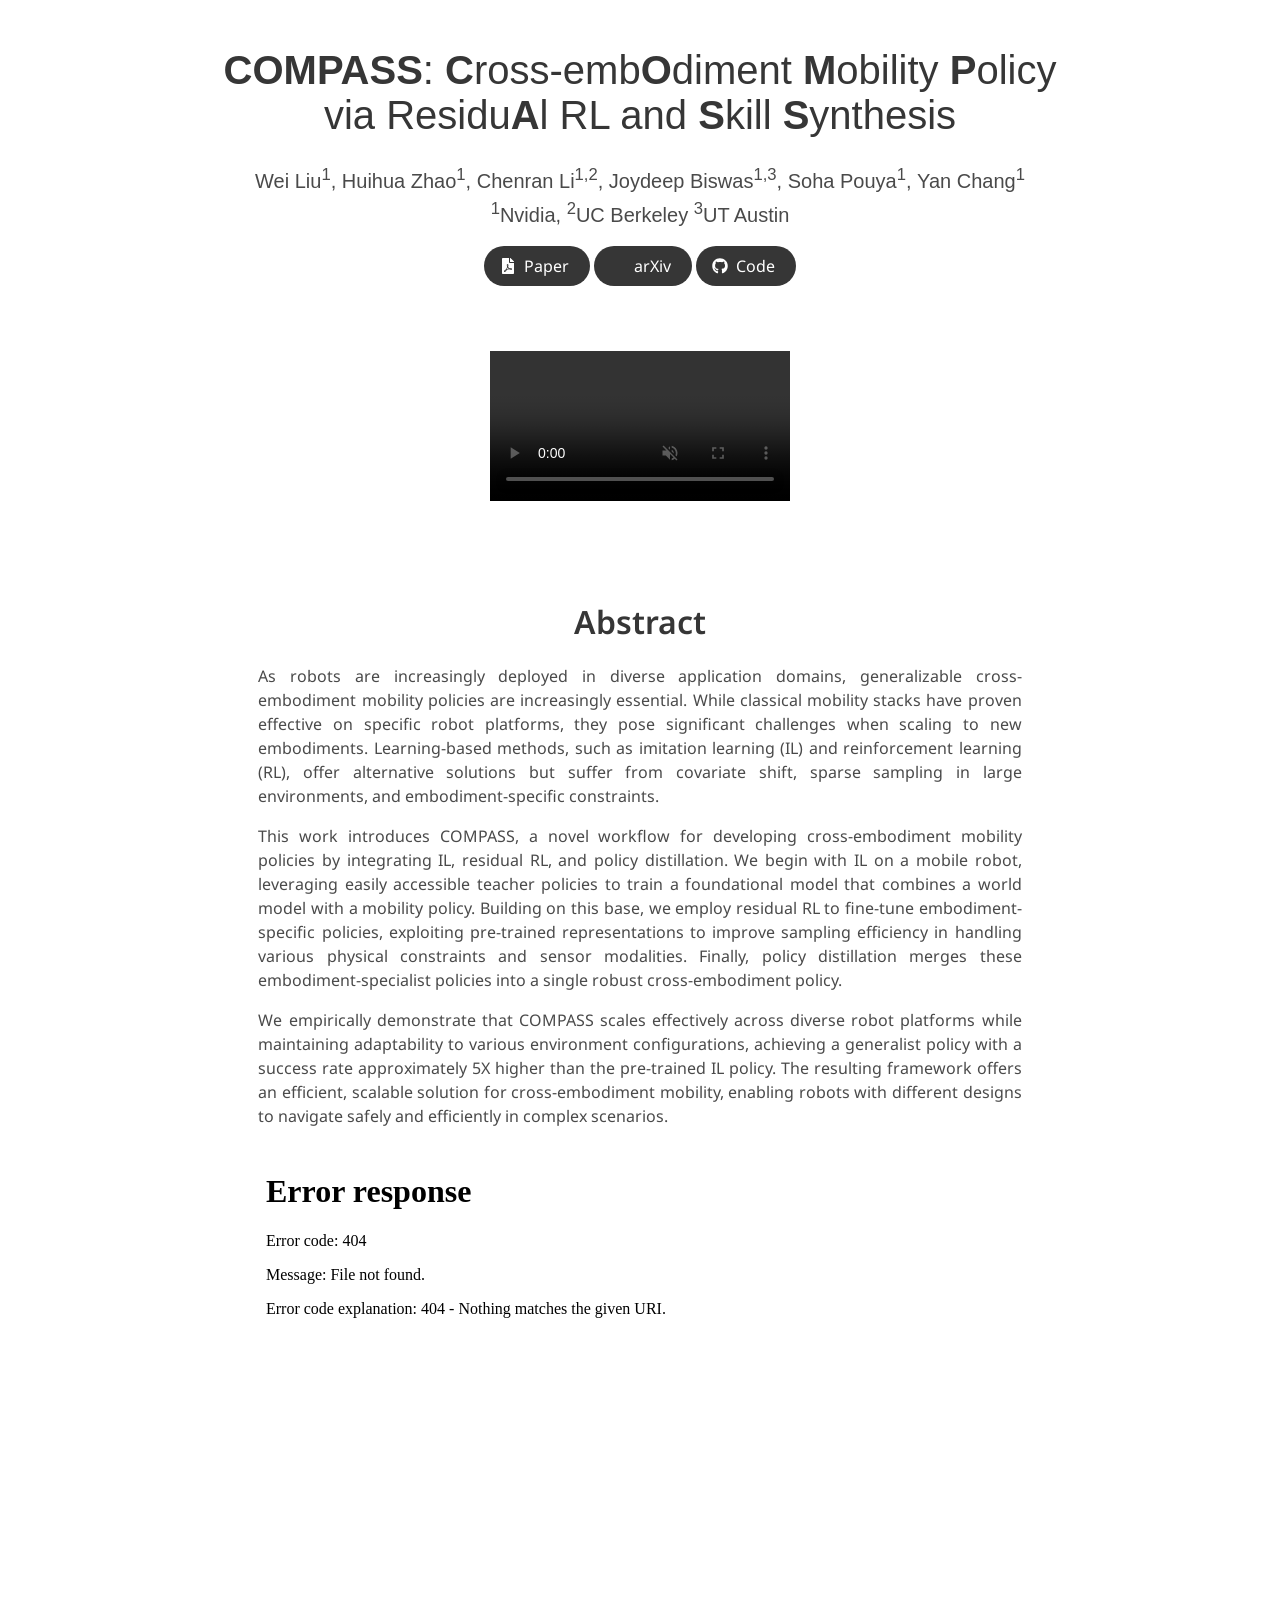
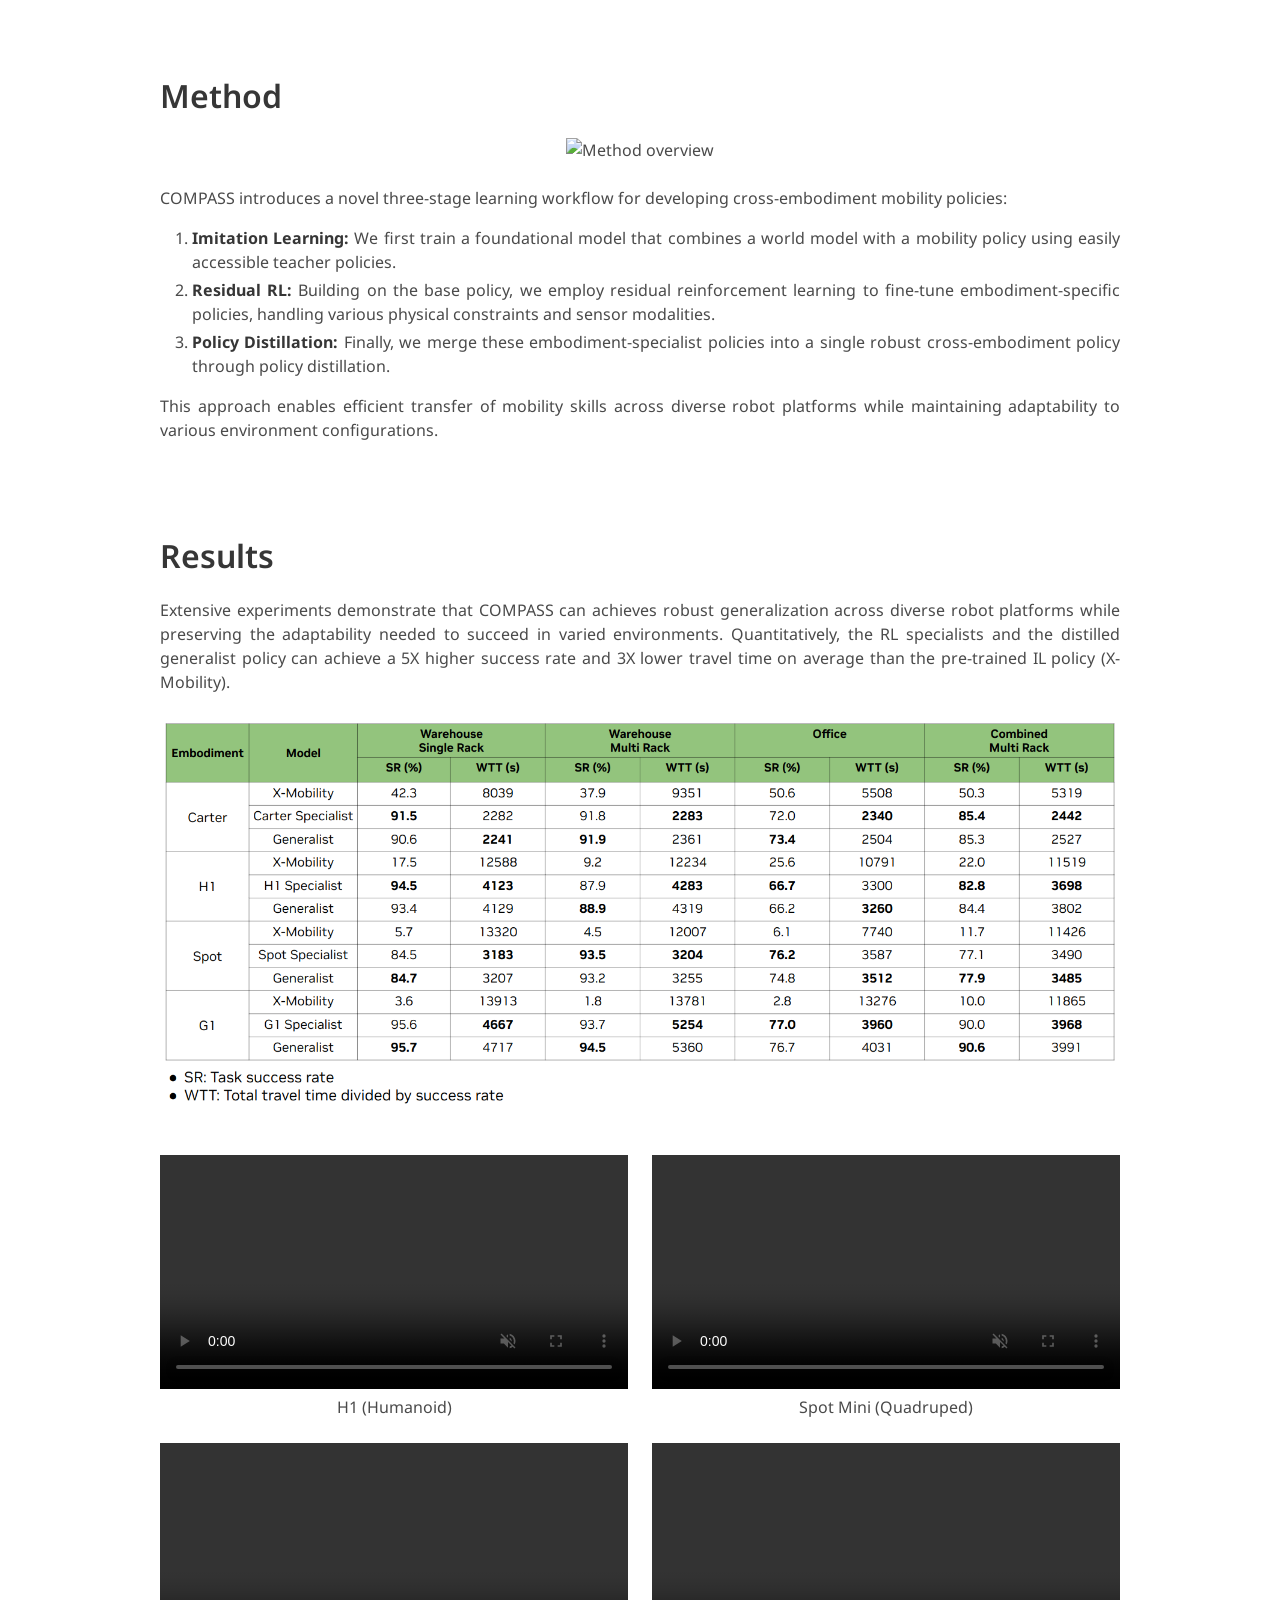
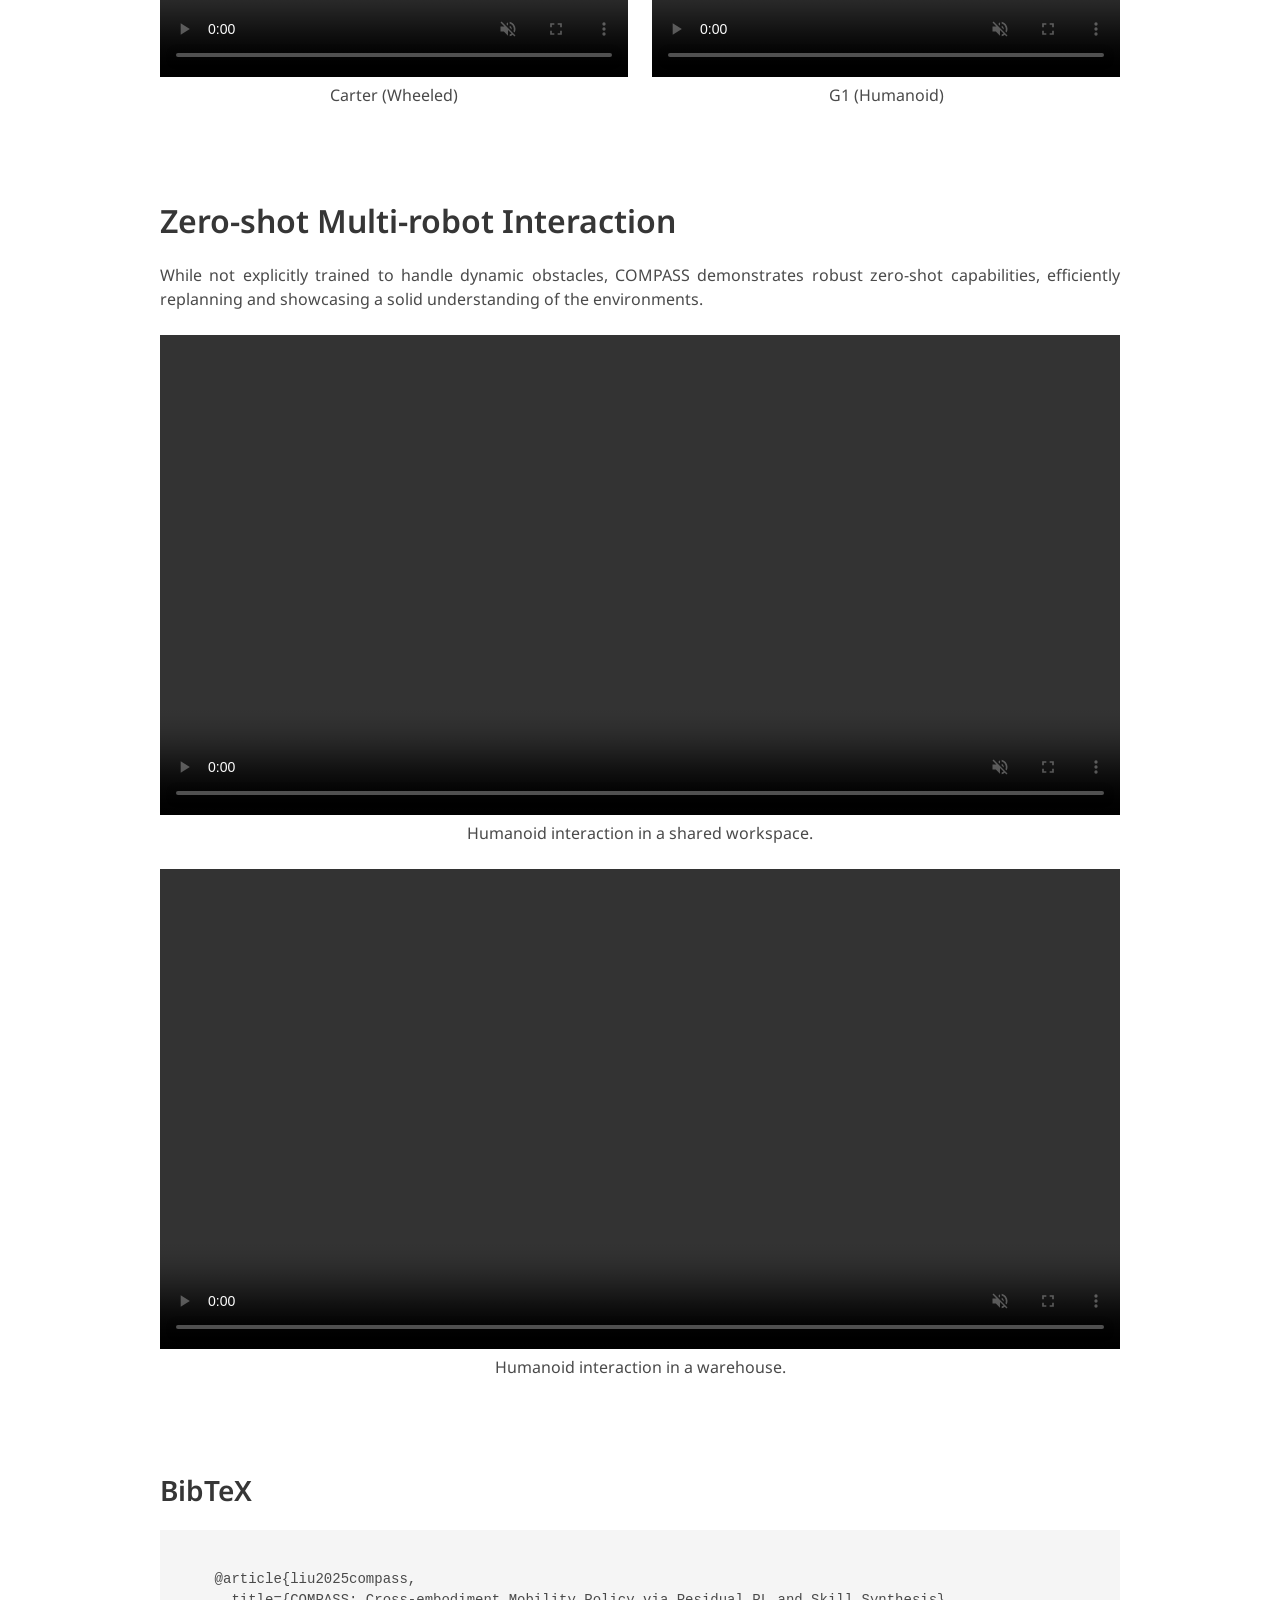
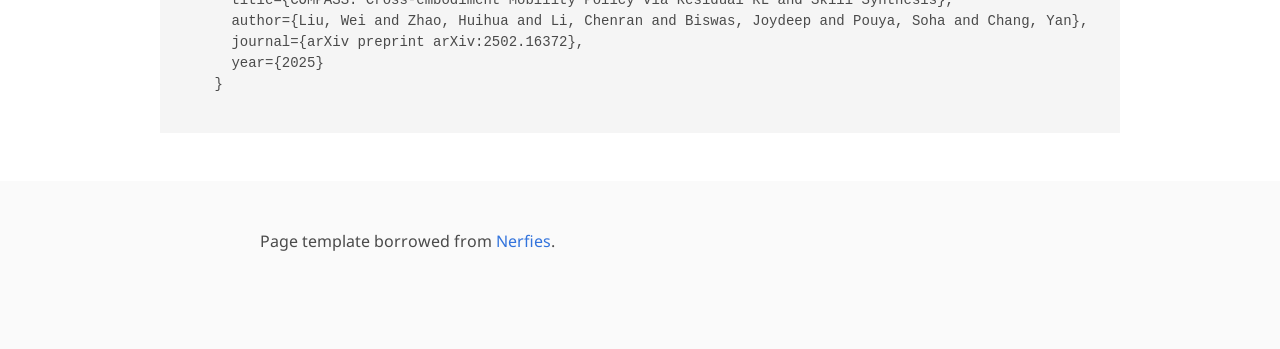
==== commit 01608e44: "enable code link" ====
--- a/index.html
+++ b/index.html
@@ -104,11 +104,12 @@
               </span>
               <!-- Code Link. -->
               <span class="link-block">
-                <a class="external-link button is-normal is-rounded is-dark">
+                <a href="https://github.com/NVlabs/COMPASS" 
+                   class="external-link button is-normal is-rounded is-dark">
                   <span class="icon">
                       <i class="fab fa-github"></i>
                   </span>
-                  <span>Code (Coming Soon)</span>
+                  <span>Code</span>
                   </a>
               </span>
             </div>
@@ -122,7 +123,7 @@
 <section class="hero teaser">
   <div class="container is-max-desktop">
     <div class="hero-body">
-      <video id="teaser" autoplay muted loop playsinline height="100%">
+      <video id="teaser" autoplay muted loop playsinline controls height="100%">
         <source src="./static/videos/merged_grid.mp4"
                 type="video/mp4">
       </video>
@@ -157,7 +158,7 @@
       <div class="column is-four-fifths">
         <div class="publication-video">
           <iframe src="./static/videos/compass_overview.mp4"
-                  frameborder="0" allow="encrypted-media" allowfullscreen></iframe>
+                  frameborder="0" allow="encrypted-media" allowfullscreen controls></iframe>
         </div>
       </div>
     </div>
@@ -228,7 +229,7 @@
           <!-- Video 1 -->
           <div class="column is-6">
             <div class="content has-text-centered">
-              <video id="h1-video" autoplay muted loop playsinline width="100%">
+              <video id="h1-video" autoplay muted loop playsinline controls width="100%">
                 <source src="./static/videos/h1.mp4" type="video/mp4">
               </video>
               <p class="caption">H1 (Humanoid)</p>
@@ -238,7 +239,7 @@
           <!-- Video 2 -->
           <div class="column is-6">
             <div class="content has-text-centered">
-              <video id="spot-video" autoplay muted loop playsinline width="100%">
+              <video id="spot-video" autoplay muted loop playsinline controls width="100%">
                 <source src="./static/videos/spot.mp4" type="video/mp4">
               </video>
               <p class="caption">Spot Mini (Quadruped)</p>
@@ -248,7 +249,7 @@
           <!-- Video 3 -->
           <div class="column is-6">
             <div class="content has-text-centered">
-              <video id="carter-video" autoplay muted loop playsinline width="100%">
+              <video id="carter-video" autoplay muted loop playsinline controls width="100%">
                 <source src="./static/videos/carter.mp4" type="video/mp4">
               </video>
               <p class="caption">Carter (Wheeled)</p>
@@ -258,7 +259,7 @@
           <!-- Video 4 -->
           <div class="column is-6">
             <div class="content has-text-centered">
-              <video id="g1-video" autoplay muted loop playsinline width="100%">
+              <video id="g1-video" autoplay muted loop playsinline controls width="100%">
                 <source src="./static/videos/g1.mp4" type="video/mp4">
               </video>
               <p class="caption">G1 (Humanoid)</p>
@@ -288,7 +289,7 @@
           <!-- Video 1 -->
           <div class="mb-5">
             <div class="content has-text-centered">
-              <video autoplay muted loop playsinline width="100%">
+              <video autoplay muted loop playsinline controls width="100%">
                 <source src="./static/videos/interaction_office.mp4" type="video/mp4">
               </video>
               <p class="caption">Humanoid interaction in a shared workspace.</p>
@@ -298,7 +299,7 @@
           <!-- Video 2 -->
           <div>
             <div class="content has-text-centered">
-              <video autoplay muted loop playsinline width="100%">
+              <video autoplay muted loop playsinline controls width="100%">
                 <source src="./static/videos/interaction_warehouse.mp4" type="video/mp4">
               </video>
               <p class="caption">Humanoid interaction in a warehouse.</p>
@@ -313,15 +314,14 @@
 <section class="section" id="BibTeX">
   <div class="container is-max-desktop content">
     <h2 class="title">BibTeX</h2>
-    <pre><code>@misc{liu2025compasscrossembodimentmobilitypolicy,
+    <pre><code>
+    @article{liu2025compass,
       title={COMPASS: Cross-embodiment Mobility Policy via Residual RL and Skill Synthesis},
-      author={Wei Liu and Huihua Zhao and Chenran Li and Joydeep Biswas and Soha Pouya and Yan Chang},
-      year={2025},
-      eprint={2502.16372},
-      archivePrefix={arXiv},
-      primaryClass={cs.RO},
-      url={https://arxiv.org/abs/2502.16372},
-}</code></pre>
+      author={Liu, Wei and Zhao, Huihua and Li, Chenran and Biswas, Joydeep and Pouya, Soha and Chang, Yan},
+      journal={arXiv preprint arXiv:2502.16372},
+      year={2025}
+    }
+    </code></pre>
   </div>
 </section>
 
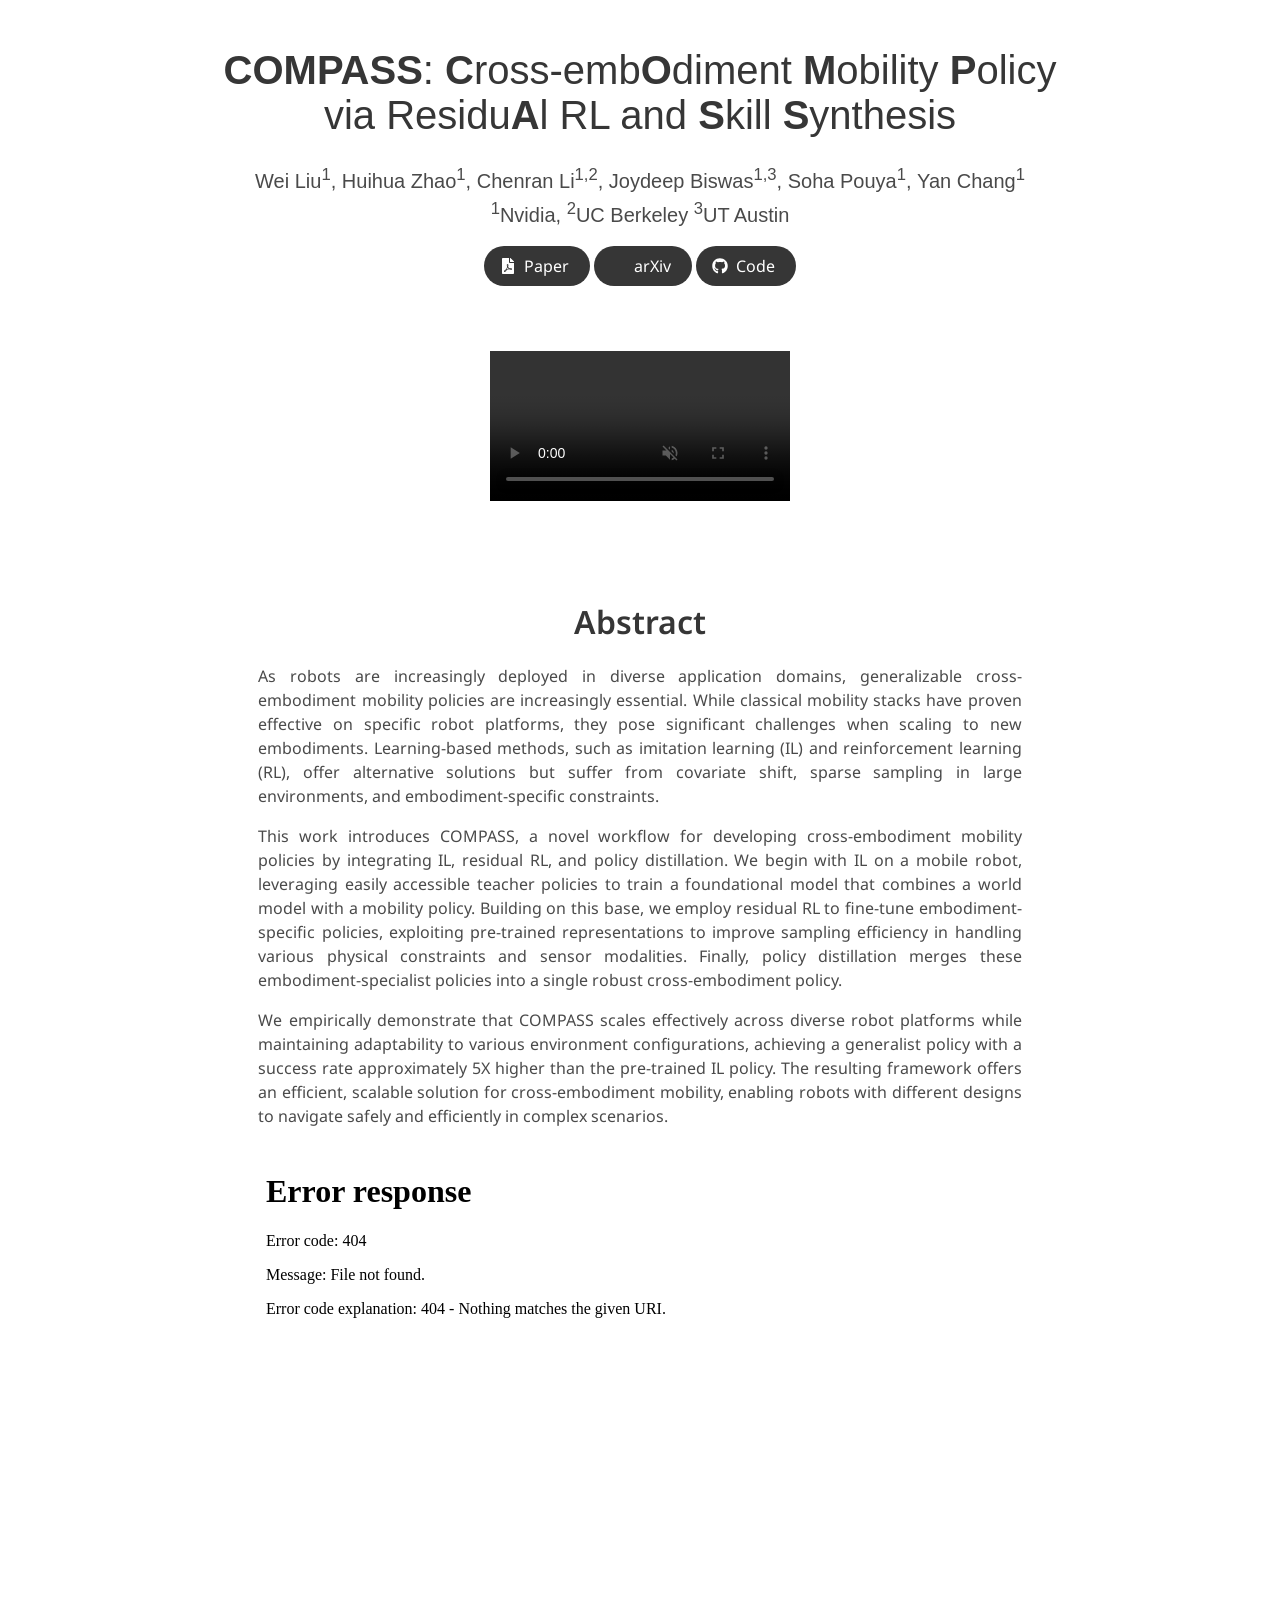
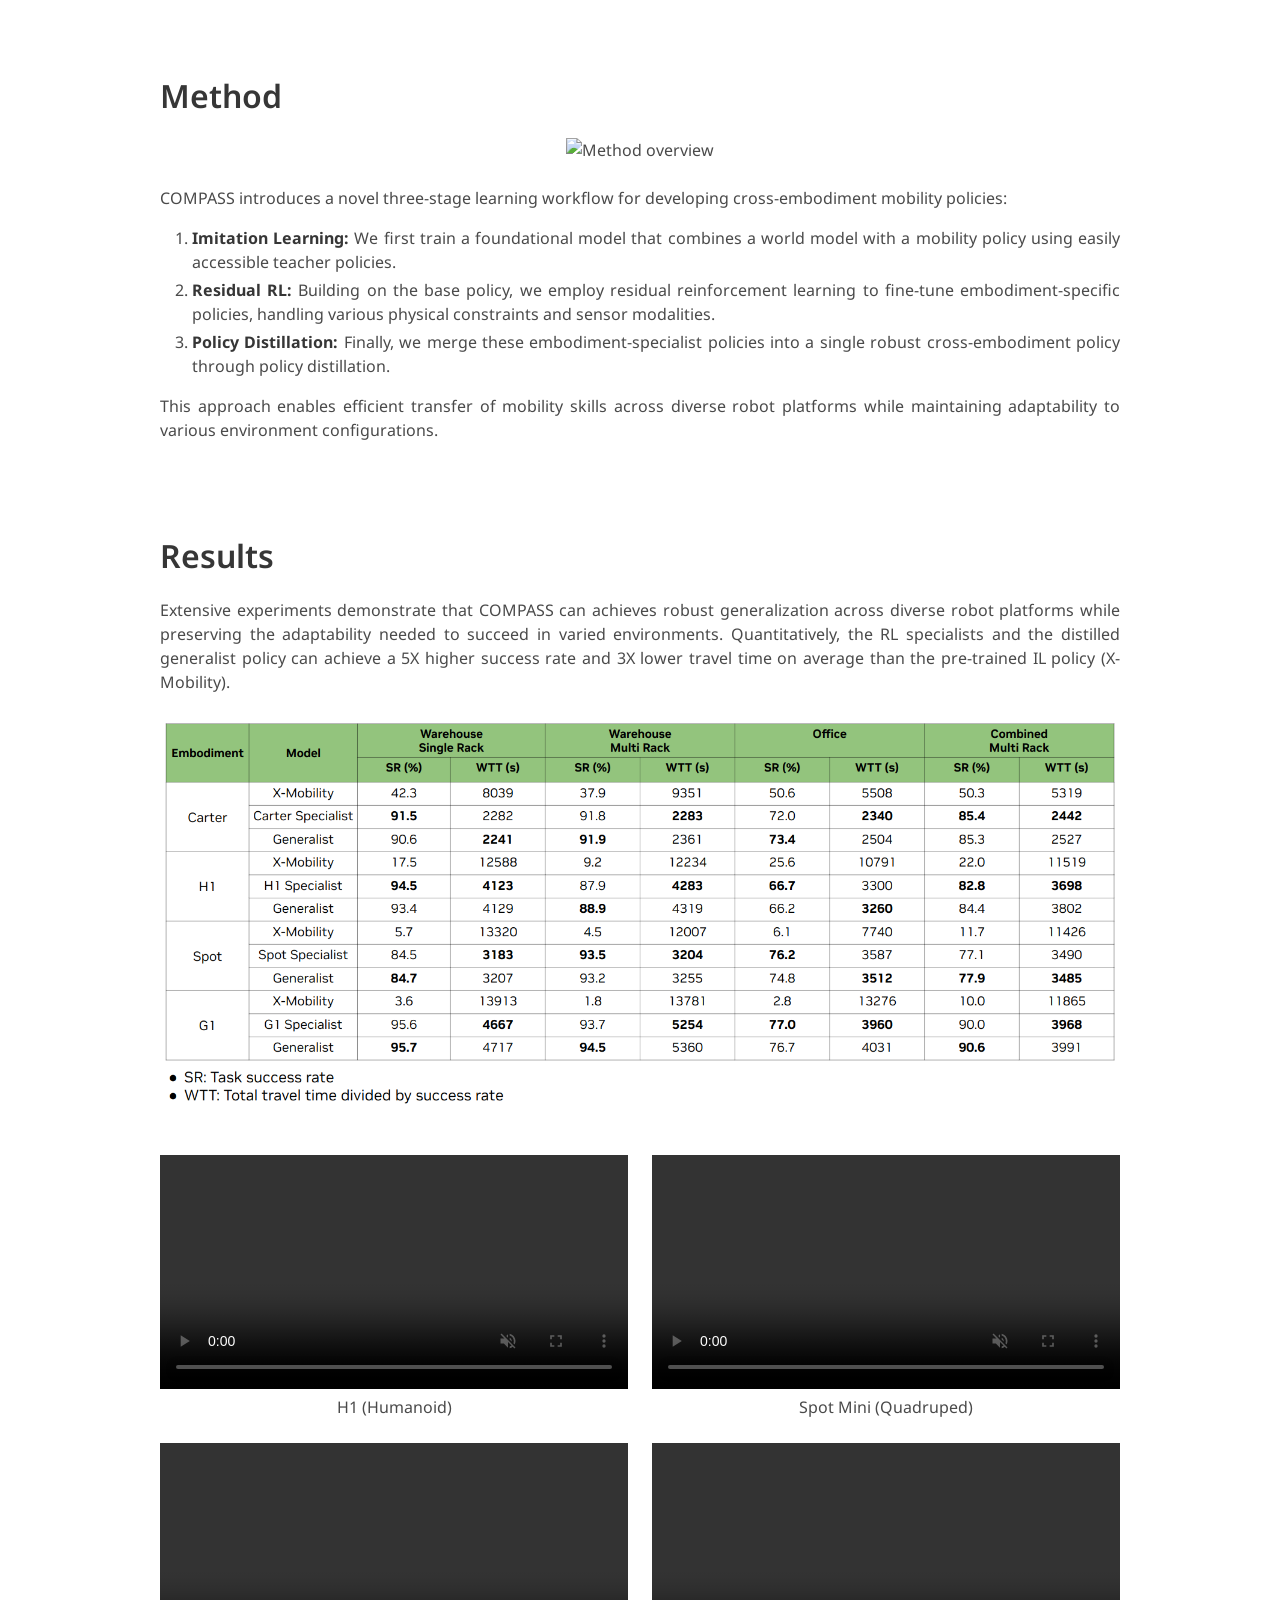
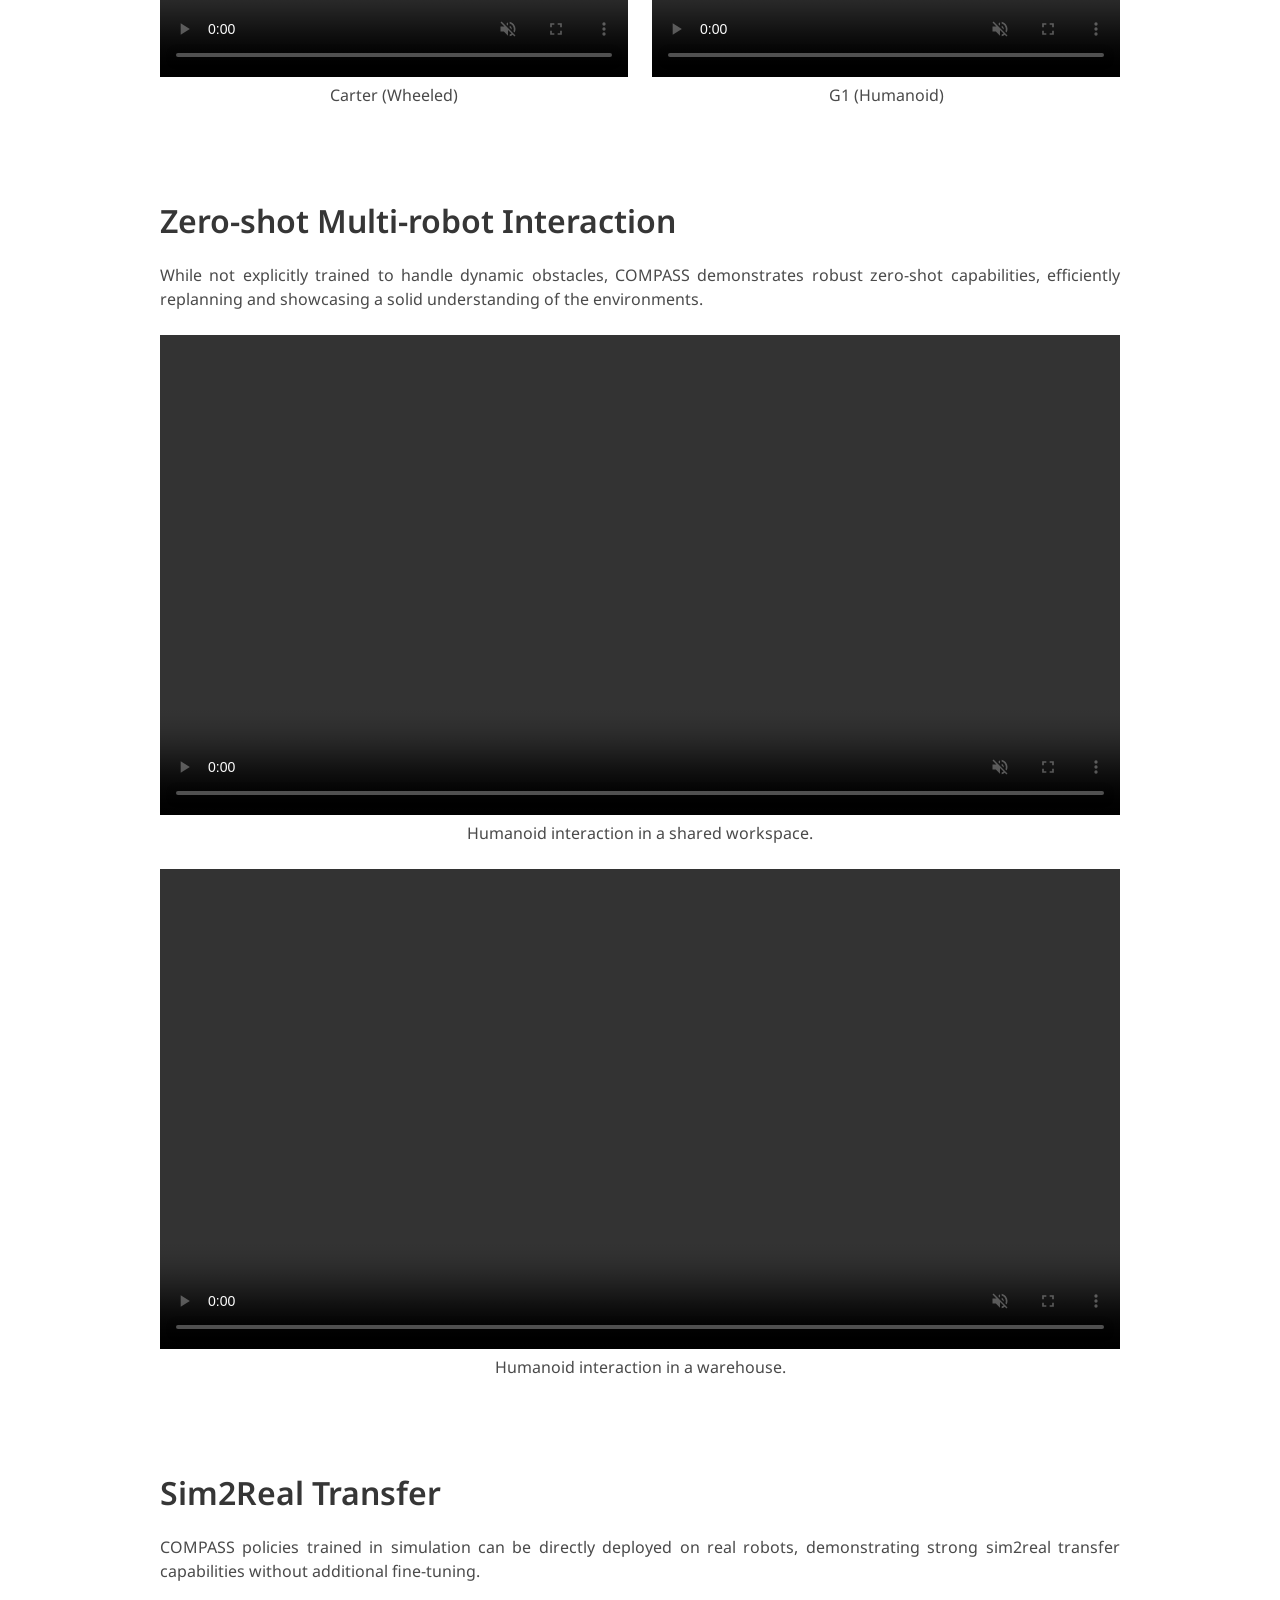
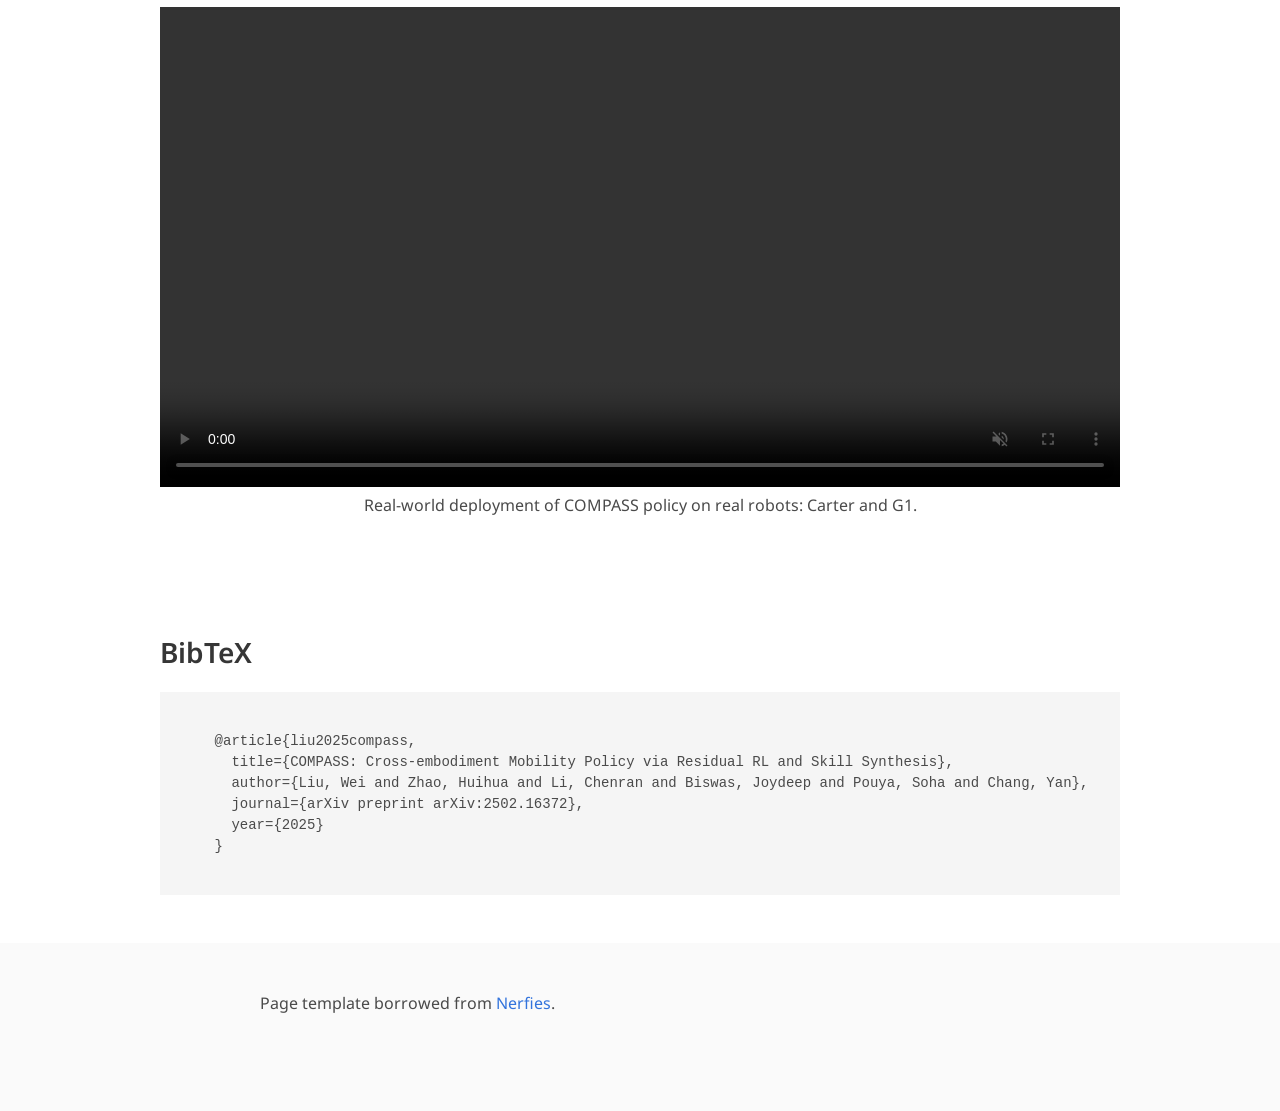
==== commit c2325350: "add sim2real" ====
--- a/index.html
+++ b/index.html
@@ -311,6 +311,34 @@
   </div>
 </section>
 
+<section class="section">
+  <div class="container is-max-desktop">
+    <!-- Sim2Real Transfer -->
+    <div class="columns is-centered">
+      <div class="column is-full-width">
+        <h2 class="title is-3">Sim2Real Transfer</h2>
+        <div class="content has-text-justified">
+          <p>
+            COMPASS policies trained in simulation can be directly deployed on real robots, demonstrating strong sim2real transfer capabilities without additional fine-tuning.
+          </p>
+        </div>
+        <div class="content">
+          <div class="mb-5">
+            <div class="content has-text-centered">
+              <!-- This is a real-world deployment video. -->
+              <video autoplay muted loop playsinline controls width="100%">
+                <source src="./static/videos/compass_sim2real.mp4" type="video/mp4">
+              </video>
+              <p class="caption">Real-world deployment of COMPASS policy on real robots: Carter and G1.</p>
+            </div>
+          </div>
+        </div>
+      </div>
+    </div>
+  </div>
+</section>
+
+
 <section class="section" id="BibTeX">
   <div class="container is-max-desktop content">
     <h2 class="title">BibTeX</h2>
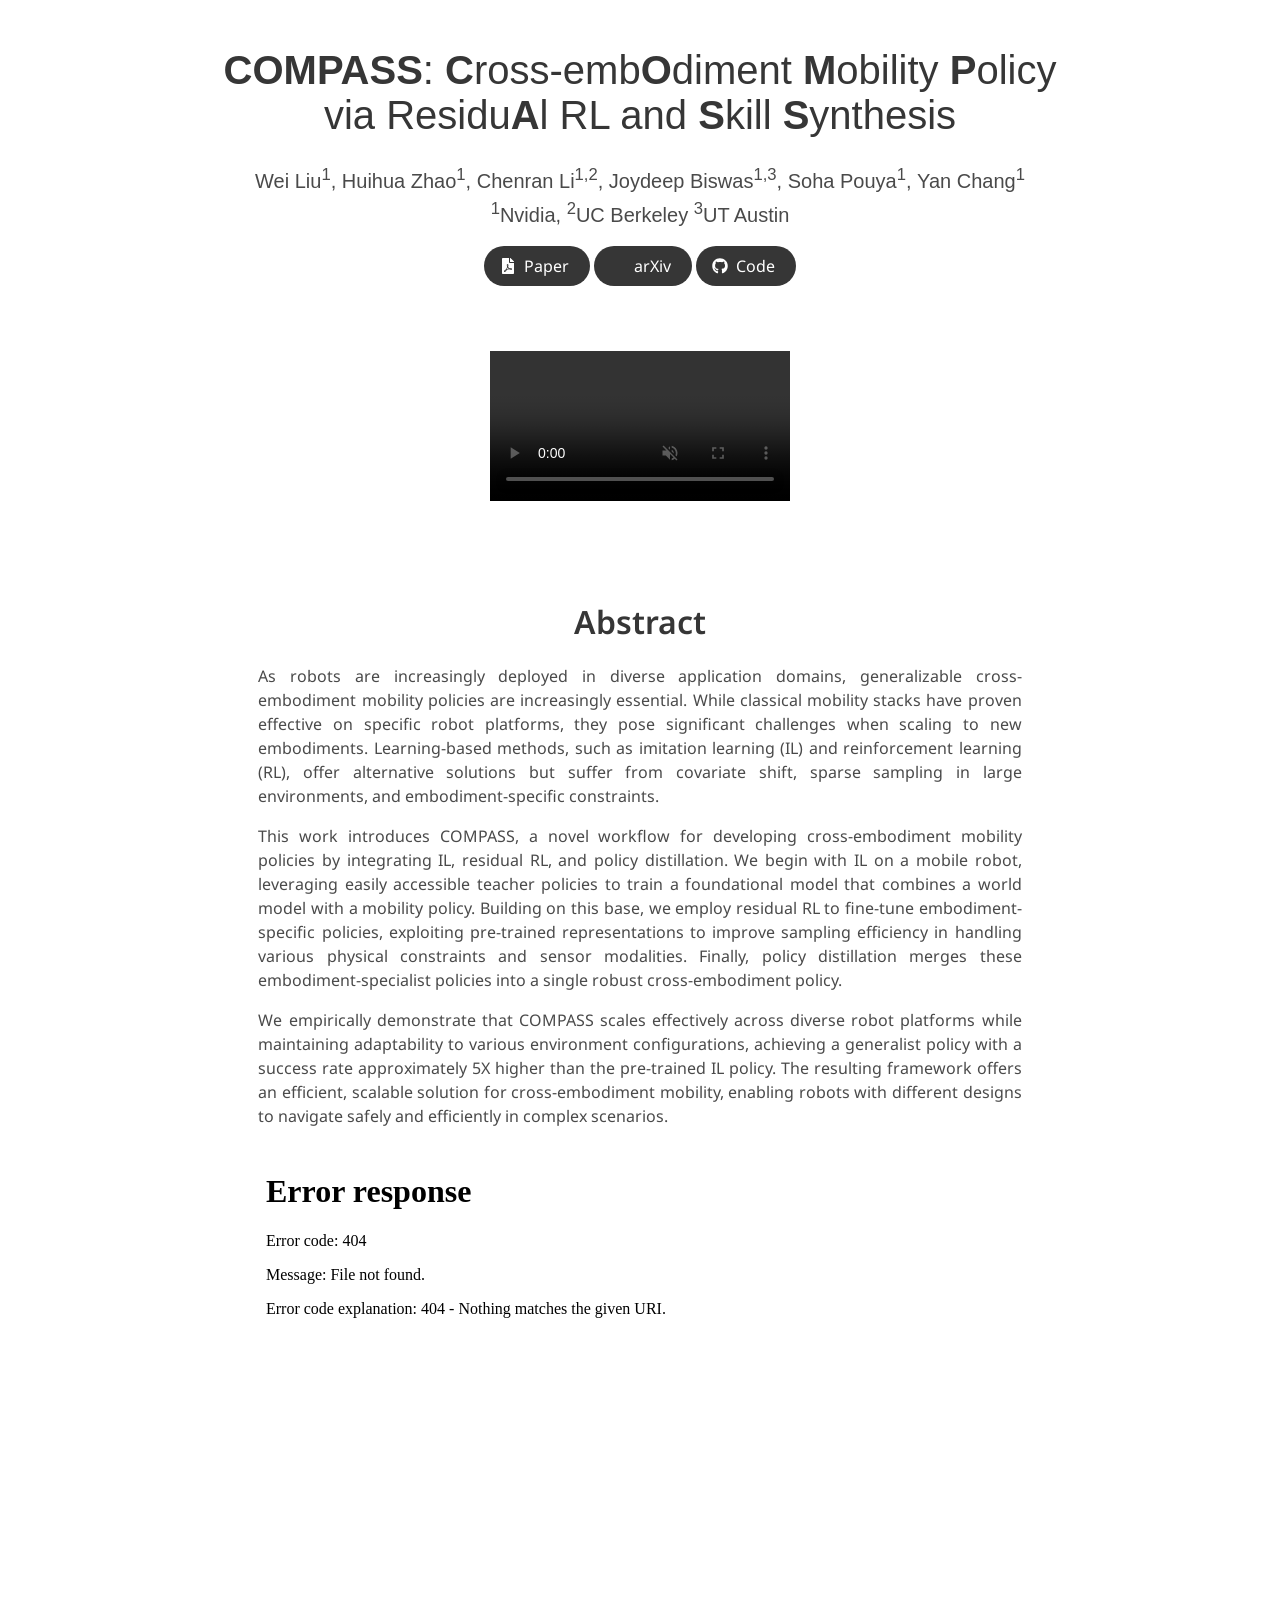
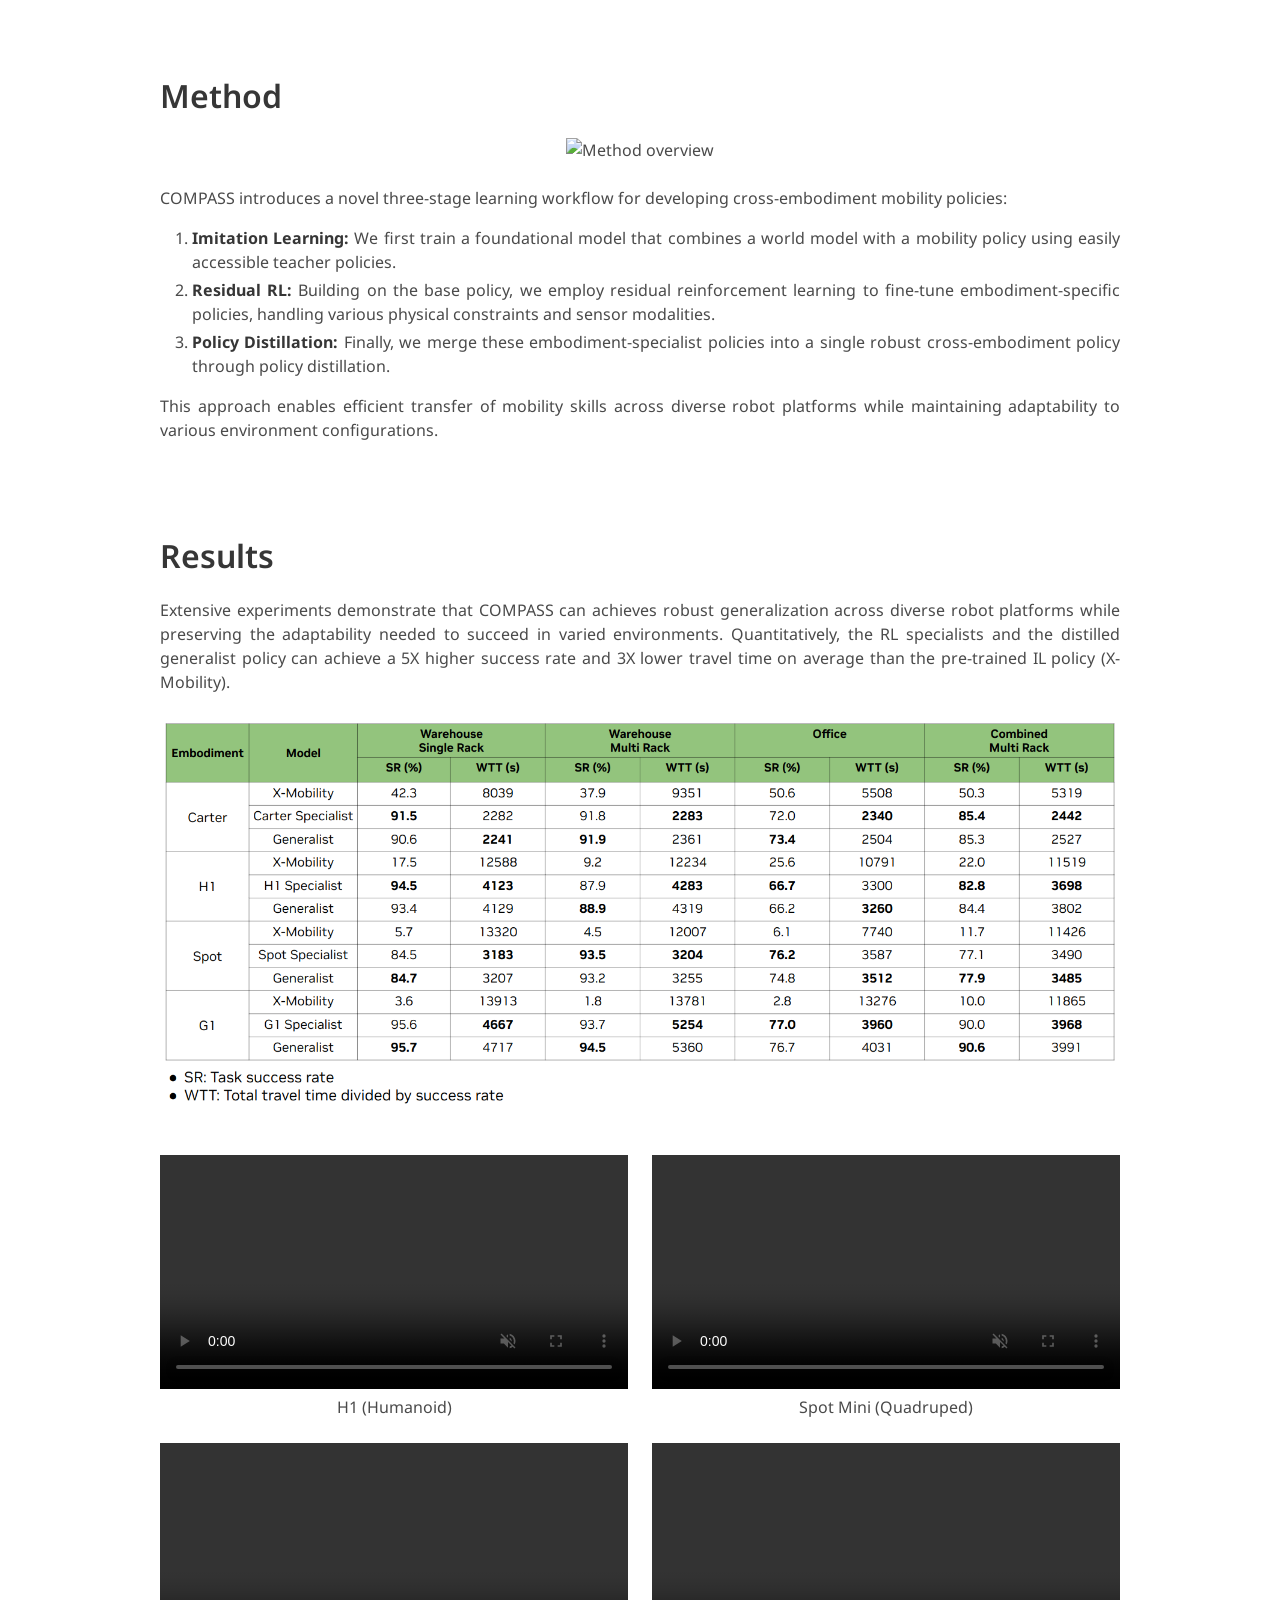
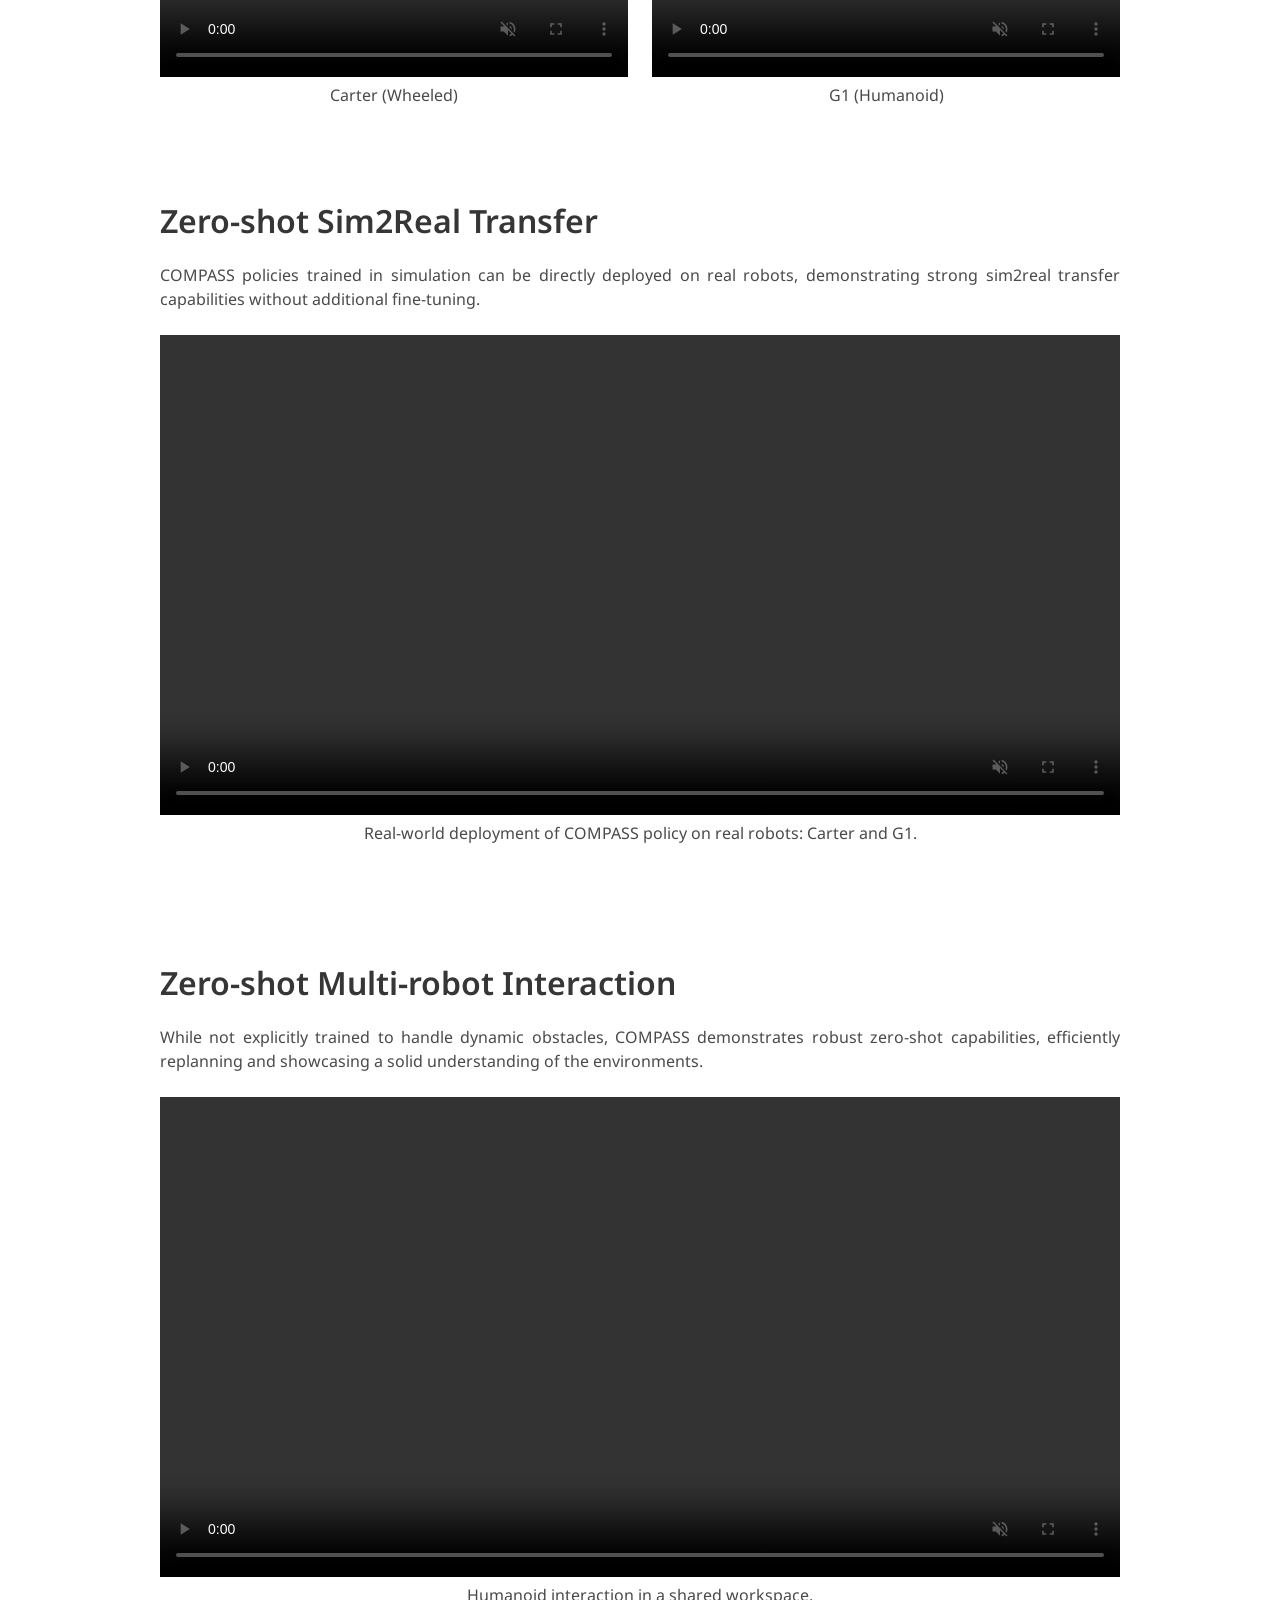
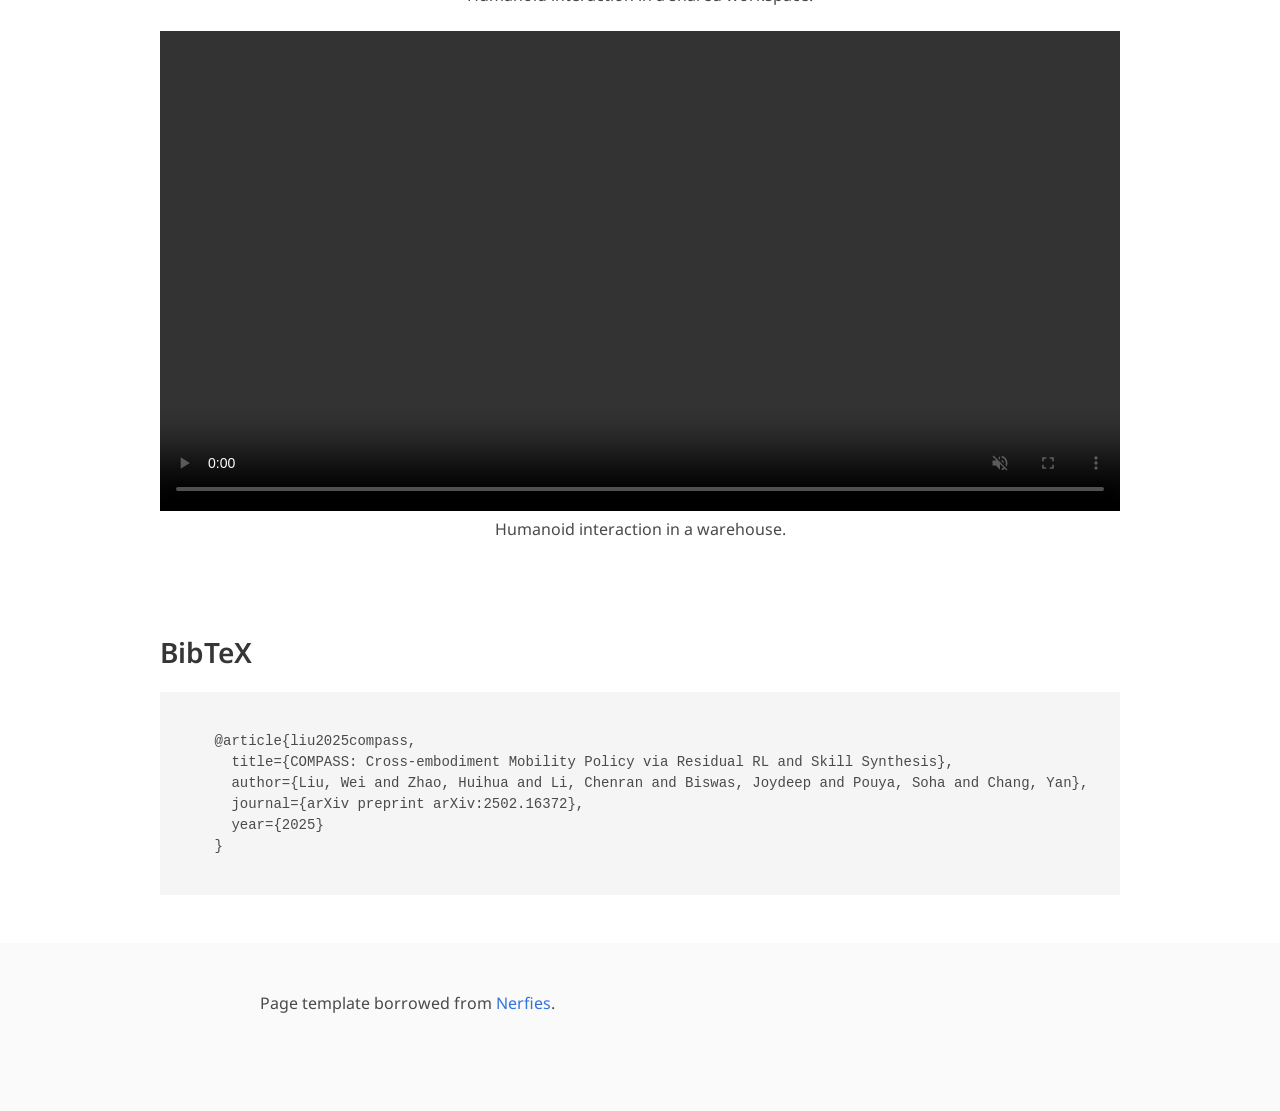
==== commit 1059c6fb: "update sim2real" ====
--- a/index.html
+++ b/index.html
@@ -271,6 +271,32 @@
   </div>
 </section>
 
+<section class="section">
+  <div class="container is-max-desktop">
+    <!-- Sim2Real Transfer -->
+    <div class="columns is-centered">
+      <div class="column is-full-width">
+        <h2 class="title is-3">Zero-shot Sim2Real Transfer</h2>
+        <div class="content has-text-justified">
+          <p>
+            COMPASS policies trained in simulation can be directly deployed on real robots, demonstrating strong sim2real transfer capabilities without additional fine-tuning.
+          </p>
+        </div>
+        <div class="content">
+          <div class="mb-5">
+            <div class="content has-text-centered">
+              <!-- This is a real-world deployment video. -->
+              <video autoplay muted loop playsinline controls width="100%">
+                <source src="./static/videos/compass_sim2real.mp4" type="video/mp4">
+              </video>
+              <p class="caption">Real-world deployment of COMPASS policy on real robots: Carter and G1.</p>
+            </div>
+          </div>
+        </div>
+      </div>
+    </div>
+  </div>
+</section>
 
 <section class="section">
   <div class="container is-max-desktop">
@@ -303,33 +329,6 @@
                 <source src="./static/videos/interaction_warehouse.mp4" type="video/mp4">
               </video>
               <p class="caption">Humanoid interaction in a warehouse.</p>
-            </div>
-          </div>
-        </div>
-      </div>
-    </div>
-  </div>
-</section>
-
-<section class="section">
-  <div class="container is-max-desktop">
-    <!-- Sim2Real Transfer -->
-    <div class="columns is-centered">
-      <div class="column is-full-width">
-        <h2 class="title is-3">Sim2Real Transfer</h2>
-        <div class="content has-text-justified">
-          <p>
-            COMPASS policies trained in simulation can be directly deployed on real robots, demonstrating strong sim2real transfer capabilities without additional fine-tuning.
-          </p>
-        </div>
-        <div class="content">
-          <div class="mb-5">
-            <div class="content has-text-centered">
-              <!-- This is a real-world deployment video. -->
-              <video autoplay muted loop playsinline controls width="100%">
-                <source src="./static/videos/compass_sim2real.mp4" type="video/mp4">
-              </video>
-              <p class="caption">Real-world deployment of COMPASS policy on real robots: Carter and G1.</p>
             </div>
           </div>
         </div>
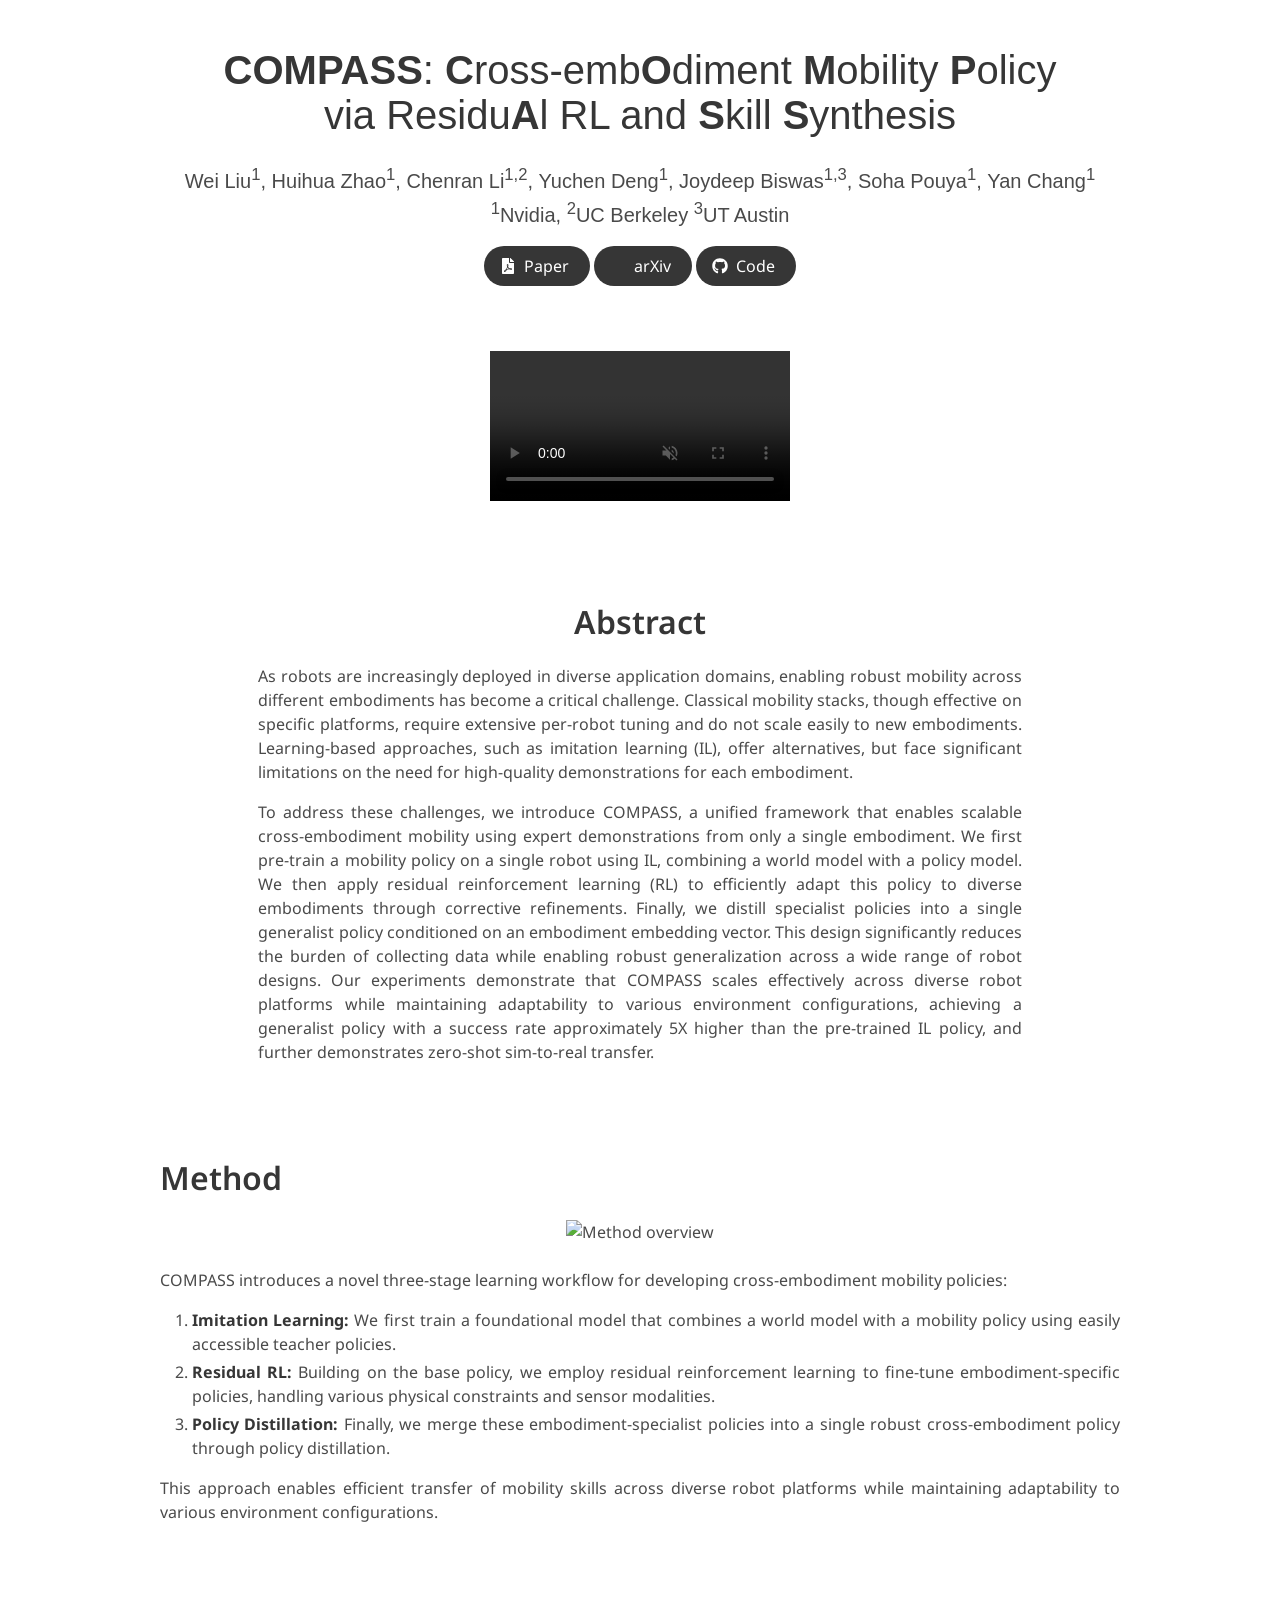
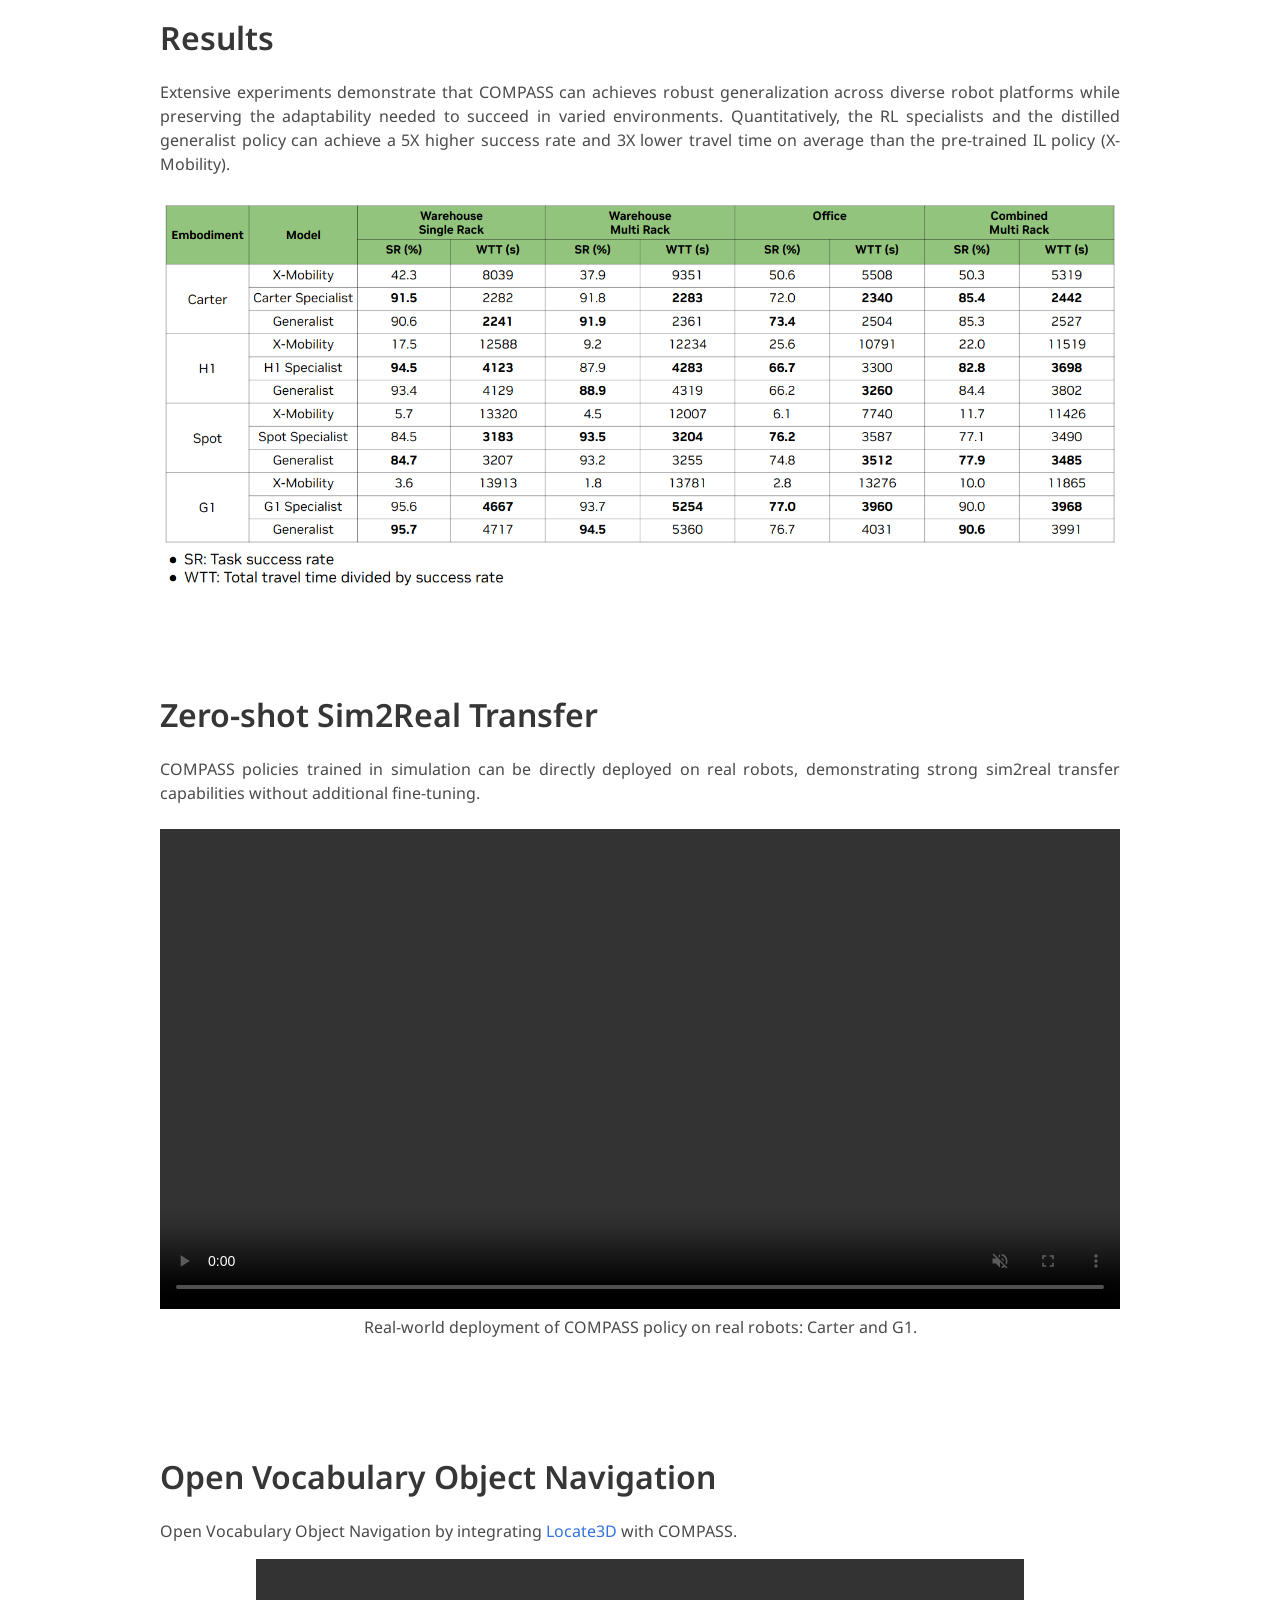
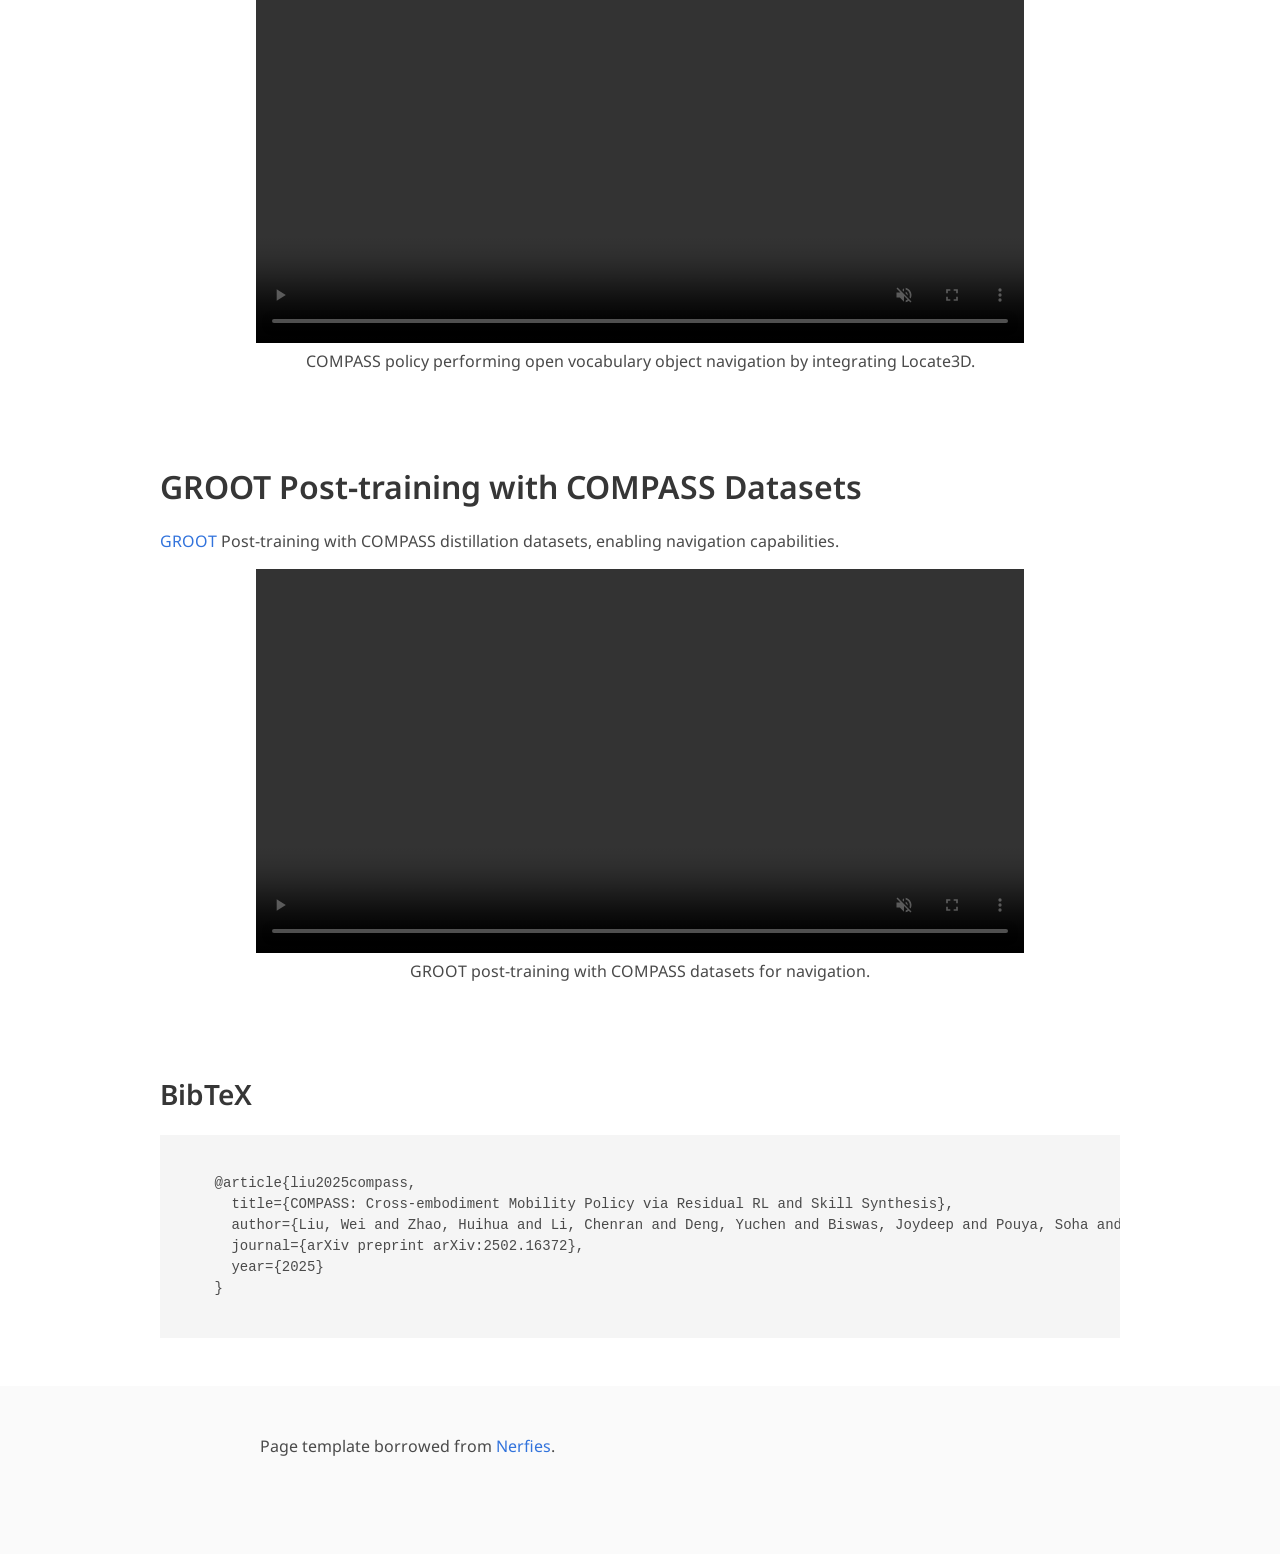
==== commit 765c65c0: "add groot" ====
--- a/index.html
+++ b/index.html
@@ -64,6 +64,9 @@
               Huihua Zhao<sup>1</sup>,</span>
             <span class="author-block">
               Chenran Li<sup>1,2</sup>,
+            </span>
+            <span class="author-block">
+              Yuchen Deng<sup>1</sup>,
             </span>
             <span class="author-block">
               Joydeep Biswas<sup>1,3</sup>,
@@ -140,29 +143,15 @@
         <h2 class="title is-3">Abstract</h2>
         <div class="content has-text-justified">
           <p>
-            As robots are increasingly deployed in diverse application domains, generalizable cross-embodiment mobility policies are increasingly essential. While classical mobility stacks have proven effective on specific robot platforms, they pose significant challenges when scaling to new embodiments. Learning-based methods, such as imitation learning (IL) and reinforcement learning (RL), offer alternative solutions but suffer from covariate shift, sparse sampling in large environments, and embodiment-specific constraints.
+            As robots are increasingly deployed in diverse application domains, enabling robust mobility across different embodiments has become a critical challenge. Classical mobility stacks, though effective on specific platforms, require extensive per-robot tuning and do not scale easily to new embodiments. Learning-based approaches, such as imitation learning (IL), offer alternatives, but face significant limitations on the need for high-quality demonstrations for each embodiment.
           </p>
           <p>
-            This work introduces COMPASS, a novel workflow for developing cross-embodiment mobility policies by integrating IL, residual RL, and policy distillation. We begin with IL on a mobile robot, leveraging easily accessible teacher policies to train a foundational model that combines a world model with a mobility policy. Building on this base, we employ residual RL to fine-tune embodiment-specific policies, exploiting pre-trained representations to improve sampling efficiency in handling various physical constraints and sensor modalities. Finally, policy distillation merges these embodiment-specialist policies into a single robust cross-embodiment policy.
+            To address these challenges, we introduce COMPASS, a unified framework that enables scalable cross-embodiment mobility using expert demonstrations from only a single embodiment. We first pre-train a mobility policy on a single robot using IL, combining a world model with a policy model. We then apply residual reinforcement learning (RL) to efficiently adapt this policy to diverse embodiments through corrective refinements. Finally, we distill specialist policies into a single generalist policy conditioned on an embodiment embedding vector. This design significantly reduces the burden of collecting data while enabling robust generalization across a wide range of robot designs. Our experiments demonstrate that COMPASS scales effectively across diverse robot platforms while maintaining adaptability to various environment configurations, achieving a generalist policy with a success rate approximately 5X higher than the pre-trained IL policy, and further demonstrates zero-shot sim-to-real transfer. 
           </p>
-          <p>
-            We empirically demonstrate that COMPASS scales effectively across diverse robot platforms while maintaining adaptability to various environment configurations, achieving a generalist policy with a success rate approximately 5X higher than the pre-trained IL policy. The resulting framework offers an efficient, scalable solution for cross-embodiment mobility, enabling robots with different designs to navigate safely and efficiently in complex scenarios.
-          </p>
         </div>
       </div>
     </div>
     <!--/ Abstract. -->
-
-    <!-- Paper video. -->
-    <div class="columns is-centered has-text-centered">
-      <div class="column is-four-fifths">
-        <div class="publication-video">
-          <iframe src="./static/videos/compass_overview.mp4"
-                  frameborder="0" allow="encrypted-media" allowfullscreen controls></iframe>
-        </div>
-      </div>
-    </div>
-    <!--/ Paper video. -->
   </div>
 </section>
 
@@ -223,49 +212,6 @@
                 </div>
             </div>
         </div>
-
-        <!-- 2x2 Video Grid -->
-        <div class="columns is-multiline">
-          <!-- Video 1 -->
-          <div class="column is-6">
-            <div class="content has-text-centered">
-              <video id="h1-video" autoplay muted loop playsinline controls width="100%">
-                <source src="./static/videos/h1.mp4" type="video/mp4">
-              </video>
-              <p class="caption">H1 (Humanoid)</p>
-            </div>
-          </div>
-
-          <!-- Video 2 -->
-          <div class="column is-6">
-            <div class="content has-text-centered">
-              <video id="spot-video" autoplay muted loop playsinline controls width="100%">
-                <source src="./static/videos/spot.mp4" type="video/mp4">
-              </video>
-              <p class="caption">Spot Mini (Quadruped)</p>
-            </div>
-          </div>
-
-          <!-- Video 3 -->
-          <div class="column is-6">
-            <div class="content has-text-centered">
-              <video id="carter-video" autoplay muted loop playsinline controls width="100%">
-                <source src="./static/videos/carter.mp4" type="video/mp4">
-              </video>
-              <p class="caption">Carter (Wheeled)</p>
-            </div>
-          </div>
-
-          <!-- Video 4 -->
-          <div class="column is-6">
-            <div class="content has-text-centered">
-              <video id="g1-video" autoplay muted loop playsinline controls width="100%">
-                <source src="./static/videos/g1.mp4" type="video/mp4">
-              </video>
-              <p class="caption">G1 (Humanoid)</p>
-            </div>
-          </div>
-        </div>
       </div>
     </div>
   </div>
@@ -287,7 +233,7 @@
             <div class="content has-text-centered">
               <!-- This is a real-world deployment video. -->
               <video autoplay muted loop playsinline controls width="100%">
-                <source src="./static/videos/compass_sim2real.mp4" type="video/mp4">
+                <source src="./static/videos/compass_sim2real_improve_full.mp4" type="video/mp4">
               </video>
               <p class="caption">Real-world deployment of COMPASS policy on real robots: Carter and G1.</p>
             </div>
@@ -300,43 +246,37 @@
 
 <section class="section">
   <div class="container is-max-desktop">
-    <!-- Zero-shot Multi-robot Interaction -->
-    <div class="columns is-centered">
-      <div class="column is-full-width">
-        <h2 class="title is-3">Zero-shot Multi-robot Interaction</h2>
-        <div class="content has-text-justified">
-          <p>
-            While not explicitly trained to handle dynamic obstacles, COMPASS demonstrates robust zero-shot capabilities, efficiently replanning and showcasing a solid understanding of the environments.
-          </p>
-        </div>
-
-        <!-- 2x1 Video Grid (Vertical Stack) -->
-        <div class="content">
-          <!-- Video 1 -->
-          <div class="mb-5">
-            <div class="content has-text-centered">
-              <video autoplay muted loop playsinline controls width="100%">
-                <source src="./static/videos/interaction_office.mp4" type="video/mp4">
-              </video>
-              <p class="caption">Humanoid interaction in a shared workspace.</p>
-            </div>
-          </div>
-
-          <!-- Video 2 -->
-          <div>
-            <div class="content has-text-centered">
-              <video autoplay muted loop playsinline controls width="100%">
-                <source src="./static/videos/interaction_warehouse.mp4" type="video/mp4">
-              </video>
-              <p class="caption">Humanoid interaction in a warehouse.</p>
-            </div>
-          </div>
-        </div>
-      </div>
-    </div>
-  </div>
-</section>
-
+    <h2 class="title is-3">Open Vocabulary Object Navigation</h2>
+    <div class="content has-text-justified">
+      <p>
+        Open Vocabulary Object Navigation by integrating <a href="https://locate3d.atmeta.com/" target="_blank">Locate3D</a> with COMPASS.
+      </p>
+      <div class="content has-text-centered">
+        <video autoplay muted loop playsinline controls width="80%">
+          <source src="./static/videos/locate3d_compass_w_side.mp4" type="video/mp4">
+        </video>
+        <p class="caption">COMPASS policy performing open vocabulary object navigation by integrating Locate3D.</p>
+      </div>
+    </div>
+  </div>
+</section>
+
+<section class="section">
+  <div class="container is-max-desktop">
+    <h2 class="title is-3">GROOT Post-training with COMPASS Datasets</h2>
+    <div class="content has-text-justified">
+      <p>
+        <a href="https://github.com/NVIDIA/Isaac-GR00T" target="_blank">GROOT</a> Post-training with COMPASS distillation datasets, enabling navigation capabilities.
+      </p>
+      <div class="content has-text-centered">
+        <video autoplay muted loop playsinline controls width="80%">
+          <source src="./static/videos/corl_groot_fine_tune.mp4" type="video/mp4">
+        </video>
+        <p class="caption">GROOT post-training with COMPASS datasets for navigation.</p>
+      </div>
+    </div>
+  </div>
+</section>
 
 <section class="section" id="BibTeX">
   <div class="container is-max-desktop content">
@@ -344,7 +284,7 @@
     <pre><code>
     @article{liu2025compass,
       title={COMPASS: Cross-embodiment Mobility Policy via Residual RL and Skill Synthesis},
-      author={Liu, Wei and Zhao, Huihua and Li, Chenran and Biswas, Joydeep and Pouya, Soha and Chang, Yan},
+      author={Liu, Wei and Zhao, Huihua and Li, Chenran and Deng, Yuchen and Biswas, Joydeep and Pouya, Soha and Chang, Yan},
       journal={arXiv preprint arXiv:2502.16372},
       year={2025}
     }
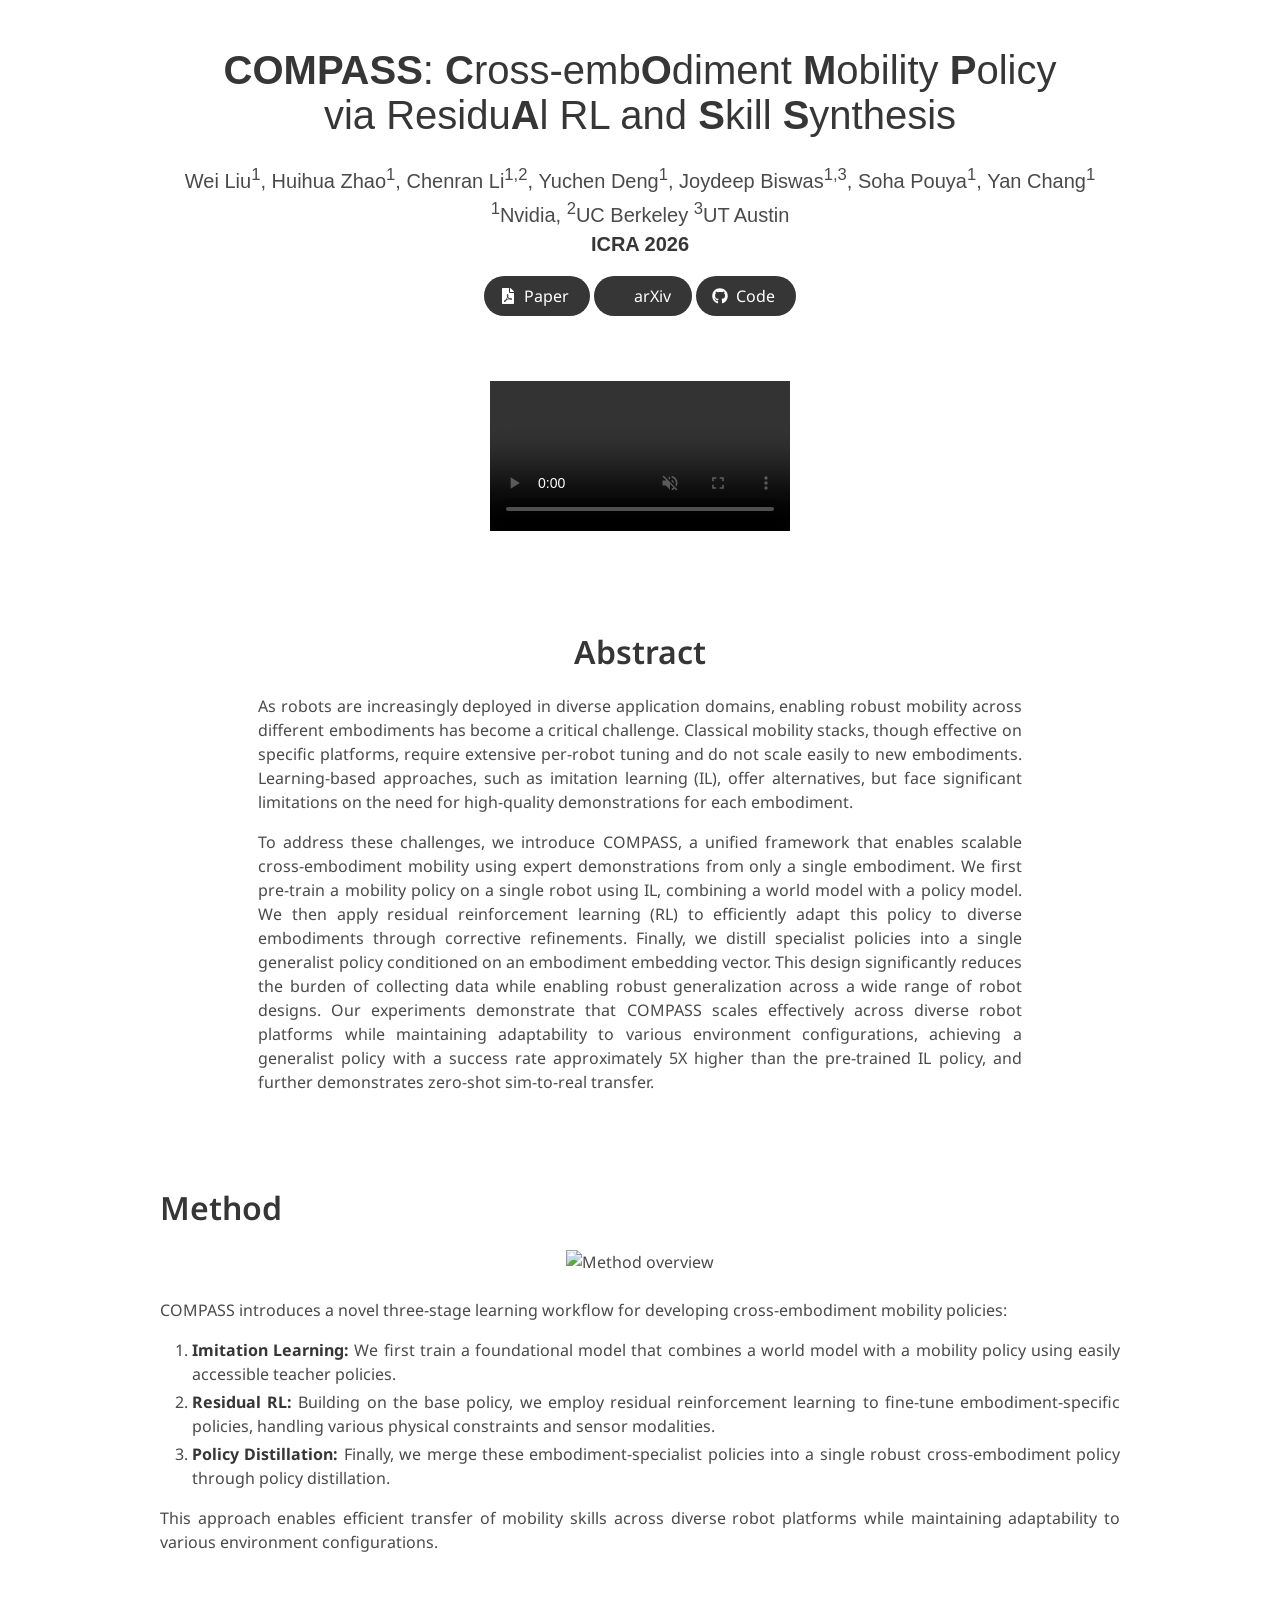
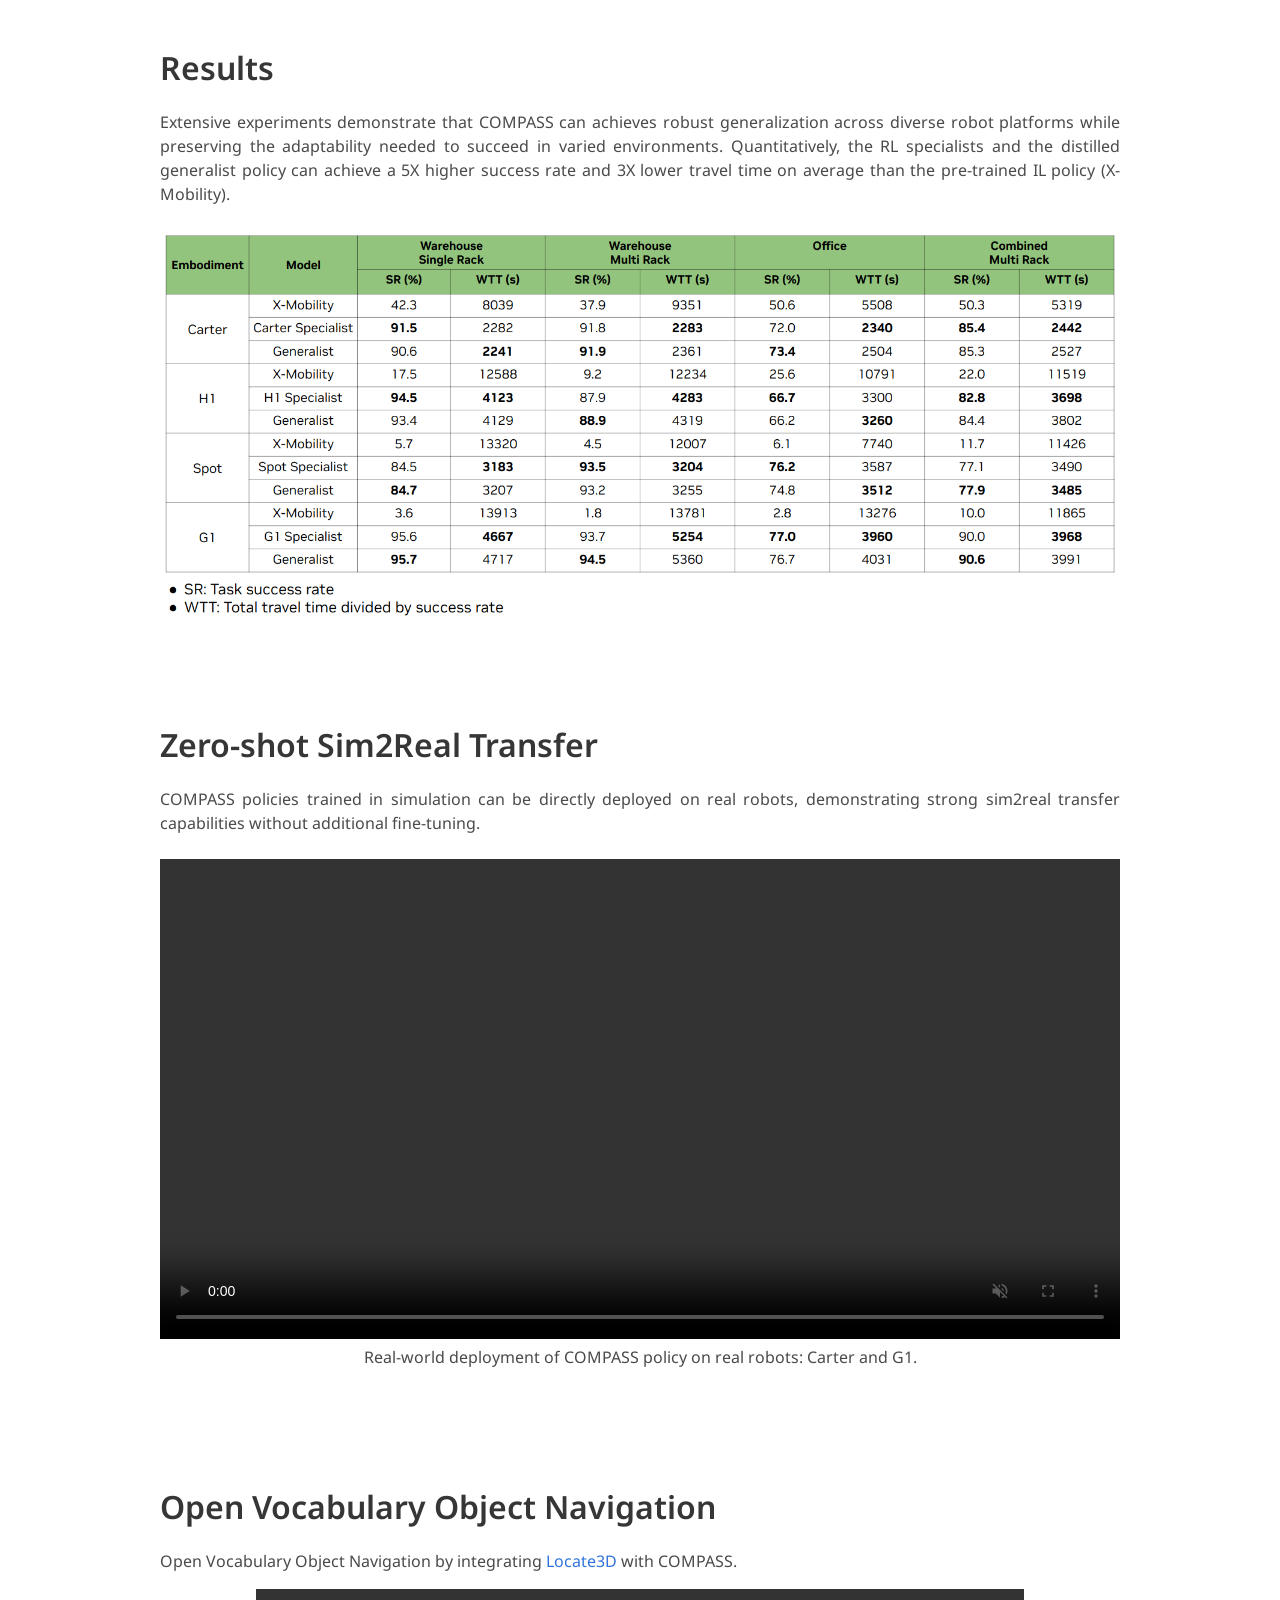
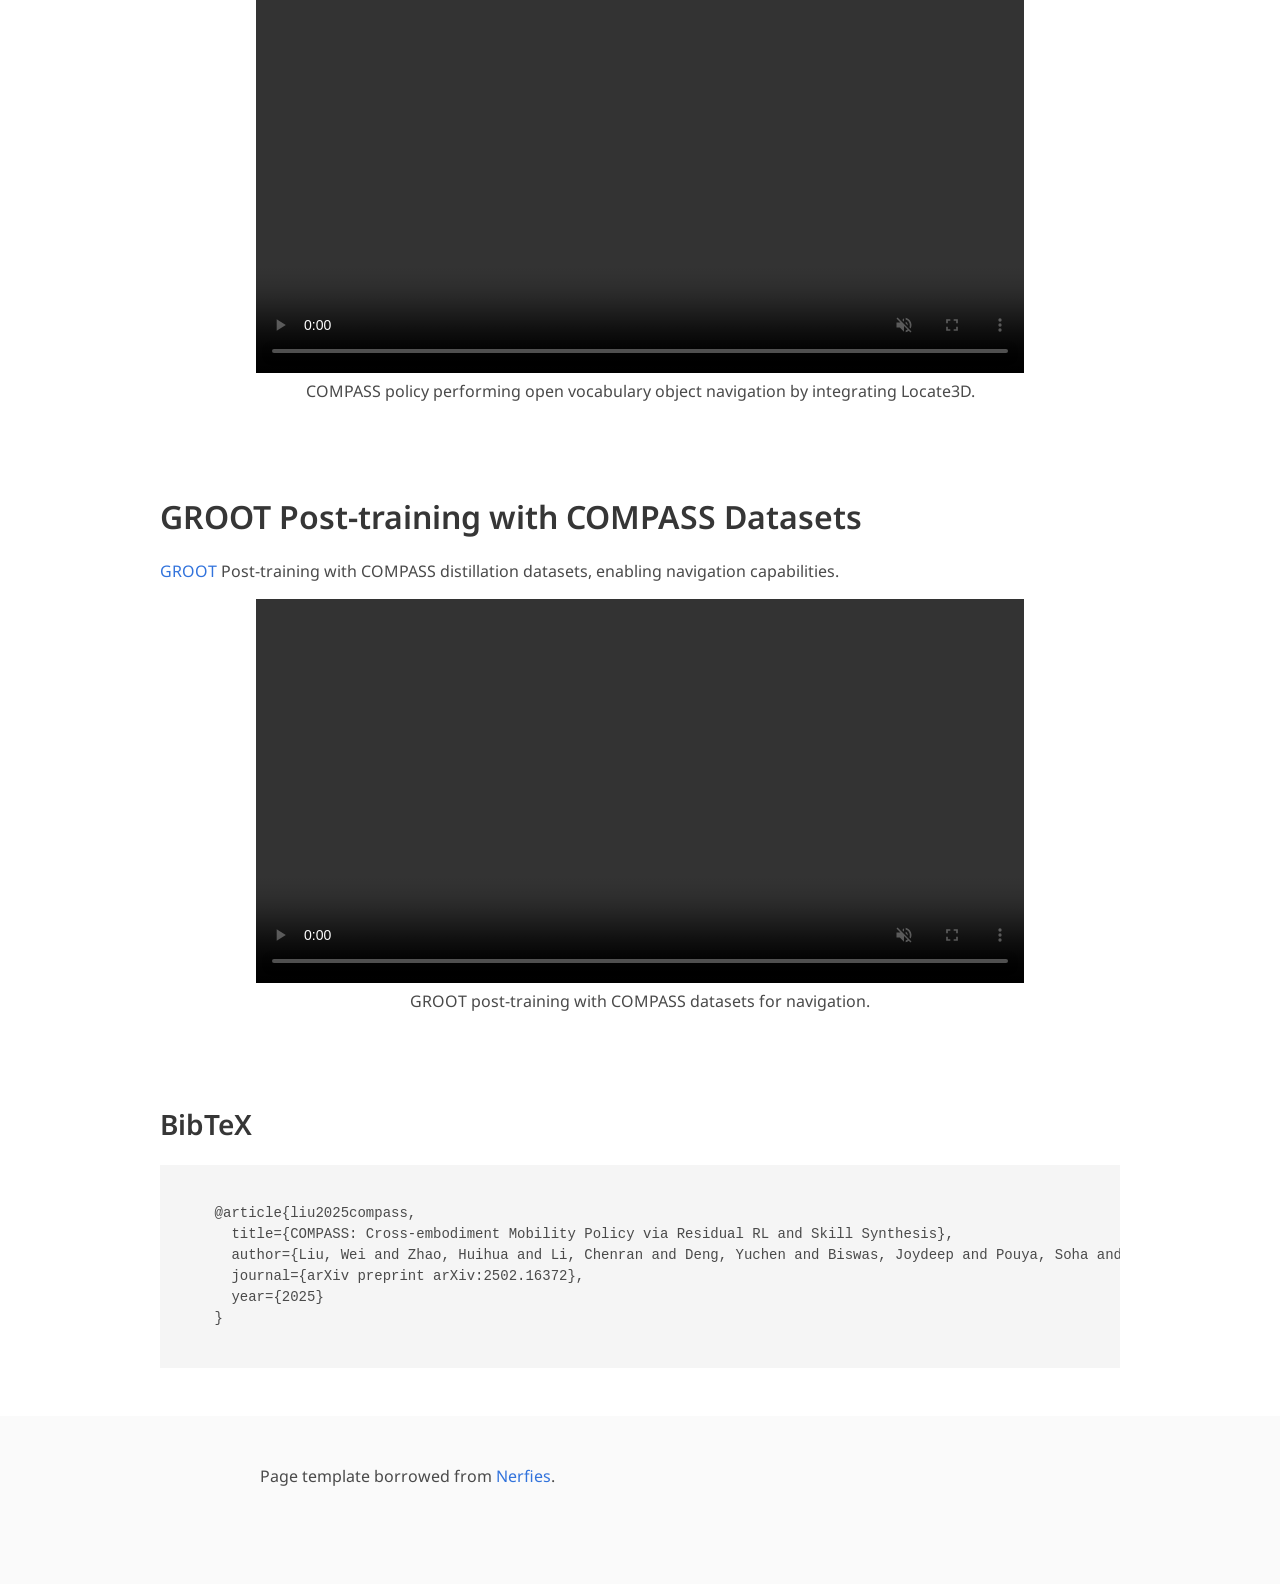
==== commit 00b26424: "Update index.html" ====
--- a/index.html
+++ b/index.html
@@ -83,6 +83,10 @@
             <span class="author-block"><sup>1</sup>Nvidia,</span>
             <span class="author-block"><sup>2</sup>UC Berkeley</span>
             <span class="author-block"><sup>3</sup>UT Austin</span>
+          </div>
+
+          <div class="is-size-5 publication-authors">
+            <span class="author-block"><strong>ICRA 2026</strong></span>
           </div>
 
           <div class="column has-text-centered">
@@ -332,4 +336,4 @@
   </footer>
 
 </body>
-</html>+</html>
